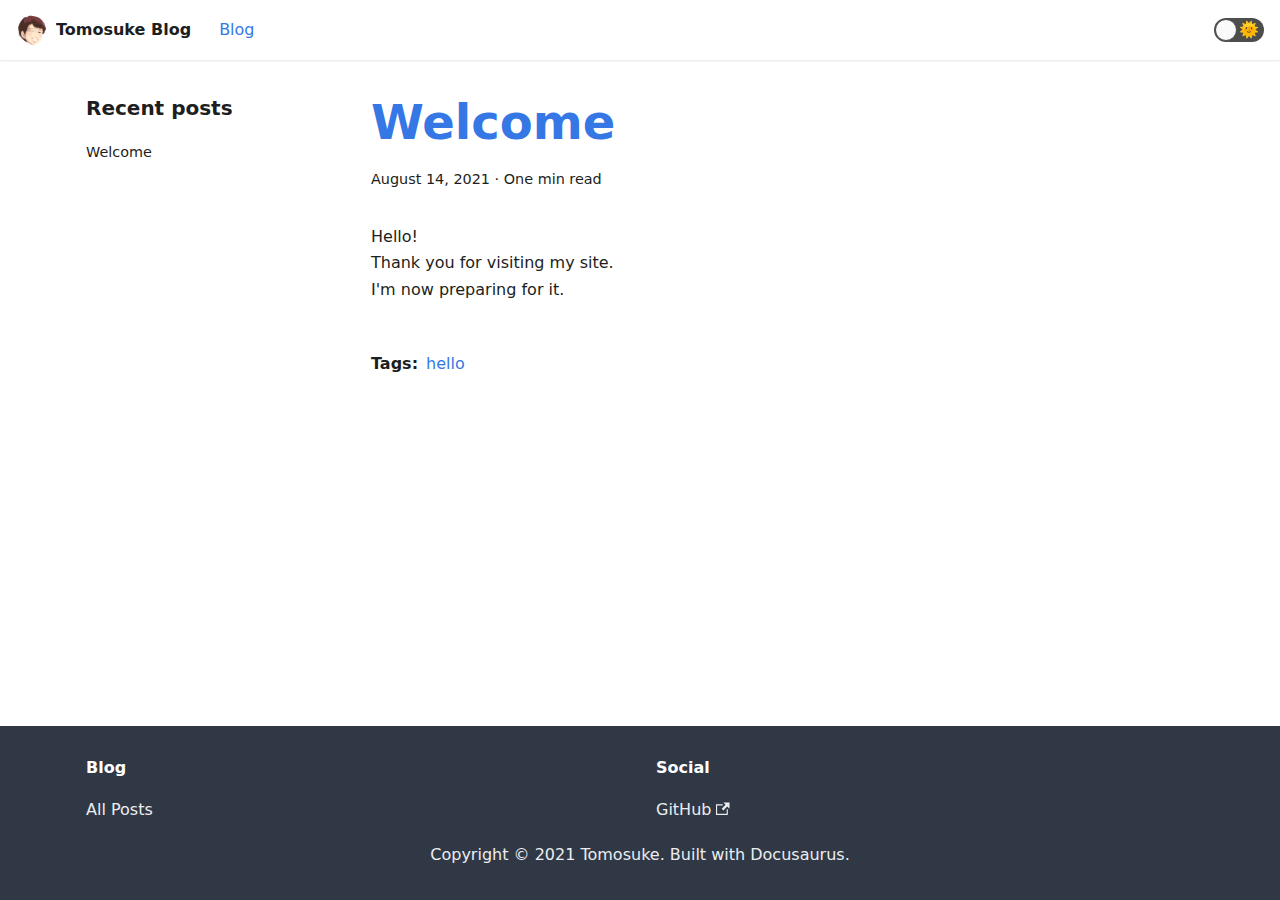
==== index.html @ 9104446e "Deploy website - based on 5be83682cd185ada644cfae4a0969e9a623ce7b5" ====
<!doctype html>
<html lang="en" dir="ltr">
<head>
<meta charset="UTF-8">
<meta name="viewport" content="width=device-width,initial-scale=1">
<meta name="generator" content="Docusaurus v2.0.0-beta.4">
<link rel="alternate" type="application/rss+xml" href="/rss.xml" title="Tomosuke Blog Blog RSS Feed">
<link rel="alternate" type="application/atom+xml" href="/atom.xml" title="Tomosuke Blog Blog Atom Feed"><title data-react-helmet="true">Tomosuke Blog | Tomosuke Blog</title><meta data-react-helmet="true" property="og:title" content="Tomosuke Blog | Tomosuke Blog"><meta data-react-helmet="true" name="description" content="Tomosuke blog powered by docusaurus"><meta data-react-helmet="true" property="og:description" content="Tomosuke blog powered by docusaurus"><meta data-react-helmet="true" property="og:url" content="https://tomokomiyake.github.io/"><meta data-react-helmet="true" name="docusaurus_locale" content="en"><meta data-react-helmet="true" name="docusaurus_tag" content="blog_posts_list"><link data-react-helmet="true" rel="shortcut icon" href="/img/favicon.ico"><link data-react-helmet="true" rel="canonical" href="https://tomokomiyake.github.io/"><link data-react-helmet="true" rel="alternate" href="https://tomokomiyake.github.io/" hreflang="en"><link data-react-helmet="true" rel="alternate" href="https://tomokomiyake.github.io/" hreflang="x-default"><script data-react-helmet="true">function maybeInsertBanner(){window.__DOCUSAURUS_INSERT_BASEURL_BANNER&&insertBanner()}function insertBanner(){var n=document.getElementById("docusaurus-base-url-issue-banner-container");if(n){n.innerHTML='\n<div id="docusaurus-base-url-issue-banner" style="border: thick solid red; background-color: rgb(255, 230, 179); margin: 20px; padding: 20px; font-size: 20px;">\n   <p style="font-weight: bold; font-size: 30px;">Your Docusaurus site did not load properly.</p>\n   <p>A very common reason is a wrong site <a href="https://docusaurus.io/docs/docusaurus.config.js/#baseurl" style="font-weight: bold;">baseUrl configuration</a>.</p>\n   <p>Current configured baseUrl = <span style="font-weight: bold; color: red;">/</span>  (default value)</p>\n   <p>We suggest trying baseUrl = <span id="docusaurus-base-url-issue-banner-suggestion-container" style="font-weight: bold; color: green;"></span></p>\n</div>\n';var e=document.getElementById("docusaurus-base-url-issue-banner-suggestion-container"),s=window.location.pathname,r="/"===s.substr(-1)?s:s+"/";e.innerHTML=r}}window.__DOCUSAURUS_INSERT_BASEURL_BANNER=!0,document.addEventListener("DOMContentLoaded",maybeInsertBanner)</script><link rel="stylesheet" href="/assets/css/styles.a57749a2.css">
<link rel="preload" href="/assets/js/runtime~main.7d4649d5.js" as="script">
<link rel="preload" href="/assets/js/main.899bb040.js" as="script">
</head>
<body>
<script>!function(){function t(t){document.documentElement.setAttribute("data-theme",t)}var e=function(){var t=null;try{t=localStorage.getItem("theme")}catch(t){}return t}();t(null!==e?e:"light")}()</script><div id="__docusaurus">
<div id="docusaurus-base-url-issue-banner-container"></div><div><a href="#" class="skipToContent_1oUP">Skip to main content</a></div><nav class="navbar navbar--fixed-top"><div class="navbar__inner"><div class="navbar__items"><button aria-label="Navigation bar toggle" class="navbar__toggle clean-btn" type="button" tabindex="0"><svg width="30" height="30" viewBox="0 0 30 30" aria-hidden="true"><path stroke="currentColor" stroke-linecap="round" stroke-miterlimit="10" stroke-width="2" d="M4 7h22M4 15h22M4 23h22"></path></svg></button><a class="navbar__brand" href="/"><img src="/img/logo.png" alt="Site Logo" class="themedImage_1VuW themedImage--light_3UqQ navbar__logo"><img src="/img/logo.png" alt="Site Logo" class="themedImage_1VuW themedImage--dark_hz6m navbar__logo"><b class="navbar__title">Tomosuke Blog</b></a><a aria-current="page" class="navbar__item navbar__link navbar__link--active" href="/">Blog</a></div><div class="navbar__items navbar__items--right"><div class="react-toggle toggle_3Zt9 react-toggle--disabled"><div class="react-toggle-track" role="button" tabindex="-1"><div class="react-toggle-track-check"><span class="toggle_71bT">🌜</span></div><div class="react-toggle-track-x"><span class="toggle_71bT">🌞</span></div><div class="react-toggle-thumb"></div></div><input type="checkbox" class="react-toggle-screenreader-only" aria-label="Switch between dark and light mode"></div></div></div><div role="presentation" class="navbar-sidebar__backdrop"></div></nav><div class="main-wrapper blog-wrapper blog-list-page"><div class="container margin-vert--lg"><div class="row"><aside class="col col--3"><nav class="sidebar_2ahu thin-scrollbar" aria-label="Blog recent posts navigation"><div class="sidebarItemTitle_2hhb margin-bottom--md">Recent posts</div><ul class="sidebarItemList_2xAf"><li class="sidebarItem_2UVv"><a class="sidebarItemLink_1RT6" href="/welcome">Welcome</a></li></ul></nav></aside><main class="col col--7"><article class="margin-bottom--xl"><header><h2 class="blogPostTitle_GeHD"><a href="/welcome">Welcome</a></h2><div class="blogPostData_291c margin-vert--md"><time datetime="2021-08-14T00:00:00.000Z">August 14, 2021</time> · One min read</div><div class="avatar margin-vert--md"><div class="avatar__intro"></div></div></header><div class="markdown"><p>Hello!<br>
Thank you for visiting my site.<br>
I&#x27;m now preparing for it.</p></div><footer class="row docusaurus-mt-lg"><div class="col"><b>Tags:</b><a class="margin-horiz--sm" href="/tags/hello">hello</a></div></footer></article><nav class="pagination-nav" aria-label="Blog list page navigation"><div class="pagination-nav__item"></div><div class="pagination-nav__item pagination-nav__item--next"></div></nav></main></div></div></div><footer class="footer footer--dark"><div class="container"><div class="row footer__links"><div class="col footer__col"><div class="footer__title">Blog</div><ul class="footer__items"><li class="footer__item"><a class="footer__link-item" href="/">All Posts</a></li></ul></div><div class="col footer__col"><div class="footer__title">Social</div><ul class="footer__items"><li class="footer__item"><a href="https://github.com/TomokoMiyake" target="_blank" rel="noopener noreferrer" class="footer__link-item"><span>GitHub<svg width="13.5" height="13.5" aria-hidden="true" viewBox="0 0 24 24" class="iconExternalLink_3J9K"><path fill="currentColor" d="M21 13v10h-21v-19h12v2h-10v15h17v-8h2zm3-12h-10.988l4.035 4-6.977 7.07 2.828 2.828 6.977-7.07 4.125 4.172v-11z"></path></svg></span></a></li></ul></div></div><div class="footer__bottom text--center"><div class="footer__copyright">Copyright © 2021 Tomosuke. Built with Docusaurus.</div></div></div></footer></div>
<script src="/assets/js/runtime~main.7d4649d5.js"></script>
<script src="/assets/js/main.899bb040.js"></script>
</body>
</html>
---- assets/css/styles.a57749a2.css ----
.container,.row .col{padding:0 var(--ifm-spacing-horizontal);width:100%}.row .col,img{max-width:100%}.markdown li,body{word-wrap:break-word}body,ol ol,ol ul,ul ol,ul ul{margin:0}pre,table{overflow:auto}blockquote,pre{margin:0 0 var(--ifm-spacing-vertical)}.alert a:hover,blockquote a:hover{text-decoration-thickness:2px}.breadcrumbs__link,.button{transition-timing-function:var(--ifm-transition-timing-default)}.button,.react-toggle{-webkit-user-select:none;-ms-user-select:none}.button,code{vertical-align:middle}.button--outline.button--active,.button--outline:active,.button--outline:hover,:root{--ifm-button-color:var(--ifm-font-color-base-inverse)}.avatar__photo,.card,.text--truncate{overflow:hidden}.navbar__title,.text--truncate{text-overflow:ellipsis;white-space:nowrap}.button,.dropdown__link,.navbar__title,.text--truncate{white-space:nowrap}.navbar--dark,:root{--ifm-navbar-link-hover-color:var(--ifm-color-primary)}:root,html[data-theme=dark]{--ifm-color-emphasis-500:var(--ifm-color-gray-500)}.admonition-icon svg,.alert__icon svg{fill:var(--ifm-alert-foreground-color)}.react-toggle,html{-webkit-tap-highlight-color:transparent}:root{--ifm-color-scheme:light;--ifm-dark-value:10%;--ifm-darker-value:15%;--ifm-darkest-value:30%;--ifm-light-value:15%;--ifm-lighter-value:30%;--ifm-lightest-value:50%;--ifm-contrast-background-value:90%;--ifm-contrast-foreground-value:70%;--ifm-contrast-background-dark-value:70%;--ifm-contrast-foreground-dark-value:90%;--ifm-color-primary:#3578e5;--ifm-color-secondary:#ebedf0;--ifm-color-success:#00a400;--ifm-color-info:#54c7ec;--ifm-color-warning:#ffba00;--ifm-color-danger:#fa383e;--ifm-color-primary-dark:#306cce;--ifm-color-primary-darker:#2d66c3;--ifm-color-primary-darkest:#2554a0;--ifm-color-primary-light:#538ce9;--ifm-color-primary-lighter:#72a1ed;--ifm-color-primary-lightest:#9abcf2;--ifm-color-primary-contrast-background:#ebf2fc;--ifm-color-primary-contrast-foreground:#102445;--ifm-color-secondary-dark:#d4d5d8;--ifm-color-secondary-darker:#c8c9cc;--ifm-color-secondary-darkest:#a4a6a8;--ifm-color-secondary-light:#eef0f2;--ifm-color-secondary-lighter:#f1f2f5;--ifm-color-secondary-lightest:#f5f6f8;--ifm-color-secondary-contrast-background:#fdfdfe;--ifm-color-secondary-contrast-foreground:#474748;--ifm-color-success-dark:#009400;--ifm-color-success-darker:#008b00;--ifm-color-success-darkest:#007300;--ifm-color-success-light:#26b226;--ifm-color-success-lighter:#4dbf4d;--ifm-color-success-lightest:#80d280;--ifm-color-success-contrast-background:#e6f6e6;--ifm-color-success-contrast-foreground:#003100;--ifm-color-info-dark:#4cb3d4;--ifm-color-info-darker:#47a9c9;--ifm-color-info-darkest:#3b8ba5;--ifm-color-info-light:#6ecfef;--ifm-color-info-lighter:#87d8f2;--ifm-color-info-lightest:#aae3f6;--ifm-color-info-contrast-background:#eef9fd;--ifm-color-info-contrast-foreground:#193c47;--ifm-color-warning-dark:#e6a700;--ifm-color-warning-darker:#d99e00;--ifm-color-warning-darkest:#b38200;--ifm-color-warning-light:#ffc426;--ifm-color-warning-lighter:#ffcf4d;--ifm-color-warning-lightest:#ffdd80;--ifm-color-warning-contrast-background:#fff8e6;--ifm-color-warning-contrast-foreground:#4d3800;--ifm-color-danger-dark:#e13238;--ifm-color-danger-darker:#d53035;--ifm-color-danger-darkest:#af272b;--ifm-color-danger-light:#fb565b;--ifm-color-danger-lighter:#fb7478;--ifm-color-danger-lightest:#fd9c9f;--ifm-color-danger-contrast-background:#ffebec;--ifm-color-danger-contrast-foreground:#4b1113;--ifm-color-white:#fff;--ifm-color-black:#000;--ifm-color-gray-0:var(--ifm-color-white);--ifm-color-gray-100:#f5f6f7;--ifm-color-gray-200:#ebedf0;--ifm-color-gray-300:#dadde1;--ifm-color-gray-400:#ccd0d5;--ifm-color-gray-500:#bec3c9;--ifm-color-gray-600:#8d949e;--ifm-color-gray-700:#606770;--ifm-color-gray-800:#444950;--ifm-color-gray-900:#1c1e21;--ifm-color-gray-1000:var(--ifm-color-black);--ifm-color-emphasis-0:var(--ifm-color-gray-0);--ifm-color-emphasis-100:var(--ifm-color-gray-100);--ifm-color-emphasis-200:var(--ifm-color-gray-200);--ifm-color-emphasis-300:var(--ifm-color-gray-300);--ifm-color-emphasis-400:var(--ifm-color-gray-400);--ifm-color-emphasis-600:var(--ifm-color-gray-600);--ifm-color-emphasis-700:var(--ifm-color-gray-700);--ifm-color-emphasis-800:var(--ifm-color-gray-800);--ifm-color-emphasis-900:var(--ifm-color-gray-900);--ifm-color-emphasis-1000:var(--ifm-color-gray-1000);--ifm-color-content:var(--ifm-color-emphasis-900);--ifm-color-content-inverse:var(--ifm-color-emphasis-0);--ifm-color-content-secondary:#525860;--ifm-background-color:transparent;--ifm-background-surface-color:var(--ifm-color-content-inverse);--ifm-global-border-width:1px;--ifm-global-radius:0.4rem;--ifm-hover-overlay:rgba(0,0,0,0.05);--ifm-font-color-base:var(--ifm-color-content);--ifm-font-color-base-inverse:var(--ifm-color-content-inverse);--ifm-font-color-secondary:var(--ifm-color-content-secondary);--ifm-font-family-base:system-ui,-apple-system,Segoe UI,Roboto,Ubuntu,Cantarell,Noto Sans,sans-serif,BlinkMacSystemFont,"Segoe UI",Helvetica,Arial,sans-serif,"Apple Color Emoji","Segoe UI Emoji","Segoe UI Symbol";--ifm-font-family-monospace:SFMono-Regular,Menlo,Monaco,Consolas,"Liberation Mono","Courier New",monospace;--ifm-font-size-base:100%;--ifm-font-weight-light:300;--ifm-font-weight-normal:400;--ifm-font-weight-semibold:500;--ifm-font-weight-bold:700;--ifm-font-weight-base:var(--ifm-font-weight-normal);--ifm-line-height-base:1.65;--ifm-global-spacing:1rem;--ifm-spacing-vertical:var(--ifm-global-spacing);--ifm-spacing-horizontal:var(--ifm-global-spacing);--ifm-transition-fast:200ms;--ifm-transition-slow:400ms;--ifm-transition-timing-default:cubic-bezier(0.08,0.52,0.52,1);--ifm-global-shadow-lw:0 1px 2px 0 rgba(0,0,0,0.1);--ifm-global-shadow-md:0 5px 40px rgba(0,0,0,0.2);--ifm-global-shadow-tl:0 12px 28px 0 rgba(0,0,0,0.2),0 2px 4px 0 rgba(0,0,0,0.1);--ifm-z-index-dropdown:2;--ifm-z-index-fixed:3;--ifm-z-index-overlay:4;--ifm-container-width:1140px;--ifm-container-width-xl:1320px;--ifm-code-background:#f6f7f8;--ifm-code-border-radius:var(--ifm-global-radius);--ifm-code-font-size:90%;--ifm-code-padding-horizontal:0.1rem;--ifm-code-padding-vertical:0.1rem;--ifm-pre-background:var(--ifm-color-emphasis-100);--ifm-pre-border-radius:var(--ifm-code-border-radius);--ifm-pre-color:inherit;--ifm-pre-line-height:1.45;--ifm-pre-padding:1rem;--ifm-heading-color:inherit;--ifm-heading-margin-top:0;--ifm-heading-margin-bottom:var(--ifm-spacing-vertical);--ifm-heading-font-family:var(--ifm-font-family-base);--ifm-heading-font-weight:var(--ifm-font-weight-bold);--ifm-heading-line-height:1.25;--ifm-h1-font-size:2rem;--ifm-h2-font-size:1.5rem;--ifm-h3-font-size:1.25rem;--ifm-h4-font-size:1rem;--ifm-h5-font-size:0.875rem;--ifm-h6-font-size:0.85rem;--ifm-image-alignment-padding:1.25rem;--ifm-leading-desktop:1.25;--ifm-leading:calc(var(--ifm-leading-desktop)*1rem);--ifm-list-left-padding:2rem;--ifm-list-margin:1rem;--ifm-list-item-margin:0.25rem;--ifm-list-paragraph-margin:1rem;--ifm-table-cell-padding:0.75rem;--ifm-table-background:transparent;--ifm-table-stripe-background:var(--ifm-color-emphasis-100);--ifm-table-border-width:1px;--ifm-table-border-color:var(--ifm-color-emphasis-300);--ifm-table-head-background:inherit;--ifm-table-head-color:inherit;--ifm-table-head-font-weight:var(--ifm-font-weight-bold);--ifm-table-cell-color:inherit;--ifm-link-color:var(--ifm-color-primary);--ifm-link-decoration:none;--ifm-link-hover-color:var(--ifm-link-color);--ifm-link-hover-decoration:underline;--ifm-paragraph-margin-bottom:var(--ifm-leading);--ifm-blockquote-base-background:#ffe773;--ifm-blockquote-font-size:var(--ifm-font-size-base);--ifm-blockquote-border-left-width:5px;--ifm-blockquote-color:var(--ifm-font-color-base);--ifm-blockquote-padding-horizontal:var(--ifm-spacing-horizontal);--ifm-blockquote-padding-vertical:var(--ifm-spacing-vertical);--ifm-blockquote-shadow:var(--ifm-global-shadow-lw);--ifm-blockquote-background-color:rgba(255,231,115,0.2);--ifm-blockquote-foreground-color:var(--ifm-font-color-base);--ifm-blockquote-border-color:#f2db6d;--ifm-hr-border-color:var(--ifm-color-emphasis-500);--ifm-hr-border-width:1px;--ifm-hr-margin-vertical:1.5rem;--ifm-scrollbar-size:7px;--ifm-scrollbar-track-background-color:#f1f1f1;--ifm-scrollbar-thumb-background-color:silver;--ifm-scrollbar-thumb-hover-background-color:#a7a7a7;--ifm-alert-background-color:inherit;--ifm-alert-border-color:inherit;--ifm-alert-border-radius:var(--ifm-global-radius);--ifm-alert-border-width:0px;--ifm-alert-border-left-width:5px;--ifm-alert-color:var(--ifm-font-color-base);--ifm-alert-padding-horizontal:var(--ifm-spacing-horizontal);--ifm-alert-padding-vertical:var(--ifm-spacing-vertical);--ifm-alert-shadow:var(--ifm-global-shadow-lw);--ifm-avatar-intro-margin:1rem;--ifm-avatar-intro-alignment:inherit;--ifm-avatar-photo-size-sm:2rem;--ifm-avatar-photo-size-md:3rem;--ifm-avatar-photo-size-lg:4rem;--ifm-avatar-photo-size-xl:6rem;--ifm-badge-background-color:inherit;--ifm-badge-border-color:inherit;--ifm-badge-border-radius:var(--ifm-global-radius);--ifm-badge-border-width:var(--ifm-global-border-width);--ifm-badge-color:var(--ifm-color-white);--ifm-badge-padding-horizontal:calc(var(--ifm-spacing-horizontal)*0.5);--ifm-badge-padding-vertical:calc(var(--ifm-spacing-vertical)*0.25);--ifm-breadcrumb-border-radius:1.5rem;--ifm-breadcrumb-spacing:0.0625rem;--ifm-breadcrumb-color-active:var(--ifm-color-primary);--ifm-breadcrumb-item-background-active:var(--ifm-hover-overlay);--ifm-breadcrumb-padding-horizontal:1rem;--ifm-breadcrumb-padding-vertical:0.5rem;--ifm-breadcrumb-size-multiplier:1;--ifm-breadcrumb-separator:url('data:image/svg+xml;utf8,<svg xmlns="http://www.w3.org/2000/svg" x="0px" y="0px" viewBox="0 0 256 256"><g><g><polygon points="79.093,0 48.907,30.187 146.72,128 48.907,225.813 79.093,256 207.093,128"/></g></g><g></g><g></g><g></g><g></g><g></g><g></g><g></g><g></g><g></g><g></g><g></g><g></g><g></g><g></g><g></g></svg>');--ifm-breadcrumb-separator-filter:none;--ifm-breadcrumb-separator-size:0.5rem;--ifm-breadcrumb-separator-size-multiplier:1.25;--ifm-button-background-color:inherit;--ifm-button-border-color:var(--ifm-button-background-color);--ifm-button-border-width:var(--ifm-global-border-width);--ifm-button-font-weight:var(--ifm-font-weight-bold);--ifm-button-padding-horizontal:1.5rem;--ifm-button-padding-vertical:0.375rem;--ifm-button-size-multiplier:1;--ifm-button-transition-duration:var(--ifm-transition-fast);--ifm-button-border-radius:calc(var(--ifm-global-radius)*var(--ifm-button-size-multiplier));--ifm-button-group-margin:2px;--ifm-card-background-color:var(--ifm-background-surface-color);--ifm-card-border-radius:calc(var(--ifm-global-radius)*2);--ifm-card-horizontal-spacing:var(--ifm-global-spacing);--ifm-card-vertical-spacing:var(--ifm-global-spacing);--ifm-toc-border-color:var(--ifm-color-emphasis-300);--ifm-toc-link-color:var(--ifm-color-content-secondary);--ifm-toc-padding-vertical:0.5rem;--ifm-toc-padding-horizontal:0.5rem;--ifm-dropdown-background-color:var(--ifm-background-surface-color);--ifm-dropdown-font-weight:var(--ifm-font-weight-semibold);--ifm-dropdown-link-color:var(--ifm-font-color-base);--ifm-dropdown-hover-background-color:var(--ifm-hover-overlay);--ifm-footer-background-color:var(--ifm-color-emphasis-100);--ifm-footer-color:inherit;--ifm-footer-link-color:var(--ifm-color-emphasis-700);--ifm-footer-link-hover-color:var(--ifm-color-primary);--ifm-footer-link-horizontal-spacing:0.5rem;--ifm-footer-padding-horizontal:calc(var(--ifm-spacing-horizontal)*2);--ifm-footer-padding-vertical:calc(var(--ifm-spacing-vertical)*2);--ifm-footer-title-color:inherit;--ifm-hero-background-color:var(--ifm-background-surface-color);--ifm-hero-text-color:var(--ifm-color-emphasis-800);--ifm-menu-color:var(--ifm-color-emphasis-700);--ifm-menu-color-active:var(--ifm-color-primary);--ifm-menu-color-background-active:var(--ifm-hover-overlay);--ifm-menu-color-background-hover:var(--ifm-hover-overlay);--ifm-menu-link-padding-horizontal:1rem;--ifm-menu-link-padding-vertical:0.375rem;--ifm-menu-link-sublist-icon:url('data:image/svg+xml;utf8,<svg xmlns="http://www.w3.org/2000/svg" width="16px" height="16px" viewBox="0 0 24 24"><path fill="rgba(0,0,0,0.5)" d="M7.41 15.41L12 10.83l4.59 4.58L18 14l-6-6-6 6z"></path></svg>');--ifm-menu-link-sublist-icon-filter:none;--ifm-navbar-background-color:var(--ifm-background-surface-color);--ifm-navbar-height:3.75rem;--ifm-navbar-item-padding-horizontal:0.75rem;--ifm-navbar-item-padding-vertical:0.25rem;--ifm-navbar-link-color:var(--ifm-font-color-base);--ifm-navbar-link-active-color:var(--ifm-link-color);--ifm-navbar-padding-horizontal:var(--ifm-spacing-horizontal);--ifm-navbar-padding-vertical:calc(var(--ifm-spacing-vertical)*0.5);--ifm-navbar-shadow:var(--ifm-global-shadow-lw);--ifm-navbar-search-input-background-color:var(--ifm-color-emphasis-200);--ifm-navbar-search-input-color:var(--ifm-color-emphasis-800);--ifm-navbar-search-input-placeholder-color:var(--ifm-color-emphasis-500);--ifm-navbar-search-input-icon:url('data:image/svg+xml;utf8,<svg fill="currentColor" xmlns="http://www.w3.org/2000/svg" viewBox="0 0 16 16" height="16px" width="16px"><path d="M6.02945,10.20327a4.17382,4.17382,0,1,1,4.17382-4.17382A4.15609,4.15609,0,0,1,6.02945,10.20327Zm9.69195,4.2199L10.8989,9.59979A5.88021,5.88021,0,0,0,12.058,6.02856,6.00467,6.00467,0,1,0,9.59979,10.8989l4.82338,4.82338a.89729.89729,0,0,0,1.29912,0,.89749.89749,0,0,0-.00087-1.29909Z" /></svg>');--ifm-navbar-sidebar-width:80vw;--ifm-pagination-border-radius:calc(var(--ifm-global-radius)*var(--ifm-pagination-size-multiplier));--ifm-pagination-color-active:var(--ifm-color-primary);--ifm-pagination-font-size:1rem;--ifm-pagination-item-active-background:var(--ifm-hover-overlay);--ifm-pagination-page-spacing:0.0625rem;--ifm-pagination-padding-horizontal:calc(var(--ifm-spacing-horizontal)*1);--ifm-pagination-padding-vertical:calc(var(--ifm-spacing-vertical)*0.25);--ifm-pagination-size-multiplier:1;--ifm-pagination-nav-border-radius:var(--ifm-global-radius);--ifm-pagination-nav-color-hover:var(--ifm-color-primary);--ifm-pills-color-active:var(--ifm-color-primary);--ifm-pills-color-background-active:var(--ifm-hover-overlay);--ifm-pills-spacing:0.0625rem;--ifm-tabs-color:var(--ifm-font-color-secondary);--ifm-tabs-color-active:var(--ifm-color-primary);--ifm-tabs-color-active-border:var(--ifm-tabs-color-active);--ifm-tabs-padding-horizontal:1rem;--ifm-tabs-padding-vertical:1rem;--ifm-tabs-spacing:0.0625rem;--docusaurus-announcement-bar-height:auto}.alert,blockquote{--ifm-link-decoration:underline}.badge--danger,.badge--info,.badge--primary,.badge--secondary,.badge--success,.badge--warning{--ifm-badge-border-color:var(--ifm-badge-background-color)}.button--link,.button--outline{--ifm-button-background-color:transparent}.navbar--dark,.navbar--primary{--ifm-navbar-search-input-background-color:hsla(0,0%,100%,0.1);--ifm-navbar-search-input-placeholder-color:hsla(0,0%,100%,0.5)}*{box-sizing:border-box}html{-webkit-font-smoothing:antialiased;text-rendering:optimizelegibility;-webkit-text-size-adjust:100%;text-size-adjust:100%;background-color:var(--ifm-background-color);color:var(--ifm-font-color-base);color-scheme:var(--ifm-color-scheme);font:var(--ifm-font-size-base)/var(--ifm-line-height-base) var(--ifm-font-family-base)}iframe{color-scheme:auto}.container{margin:0 auto;max-width:var(--ifm-container-width)}.padding-bottom--none,.padding-vert--none{padding-bottom:0!important}.padding-top--none,.padding-vert--none{padding-top:0!important}.padding-horiz--none,.padding-left--none{padding-left:0!important}.padding-horiz--none,.padding-right--none{padding-right:0!important}.container--fluid{max-width:inherit}.row{display:flex;flex-direction:row;flex-wrap:wrap;margin:0 calc(var(--ifm-spacing-horizontal)*-1)}.margin-bottom--none,.margin-vert--none,.markdown>:last-child{margin-bottom:0!important}.margin-top--none,.margin-vert--none,.markdown>:first-child{margin-top:0!important}.row .col{--ifm-col-width:100%;flex:1 0;margin-left:0}.row .col.col--1,.row .col.col--2,.row .col.col--3,.row .col[class*=col--]{flex:0 0 var(--ifm-col-width);max-width:var(--ifm-col-width)}.row .col.col--1{--ifm-col-width:8.33333%}.row .col.col--offset-1{margin-left:8.33333%}.row .col.col--2{--ifm-col-width:16.66667%}.row .col.col--offset-2{margin-left:16.66667%}.row .col.col--3{--ifm-col-width:25%}.row .col.col--offset-3{margin-left:25%}.row .col.col--4{--ifm-col-width:33.33333%;flex:0 0 var(--ifm-col-width);max-width:var(--ifm-col-width)}.row .col.col--offset-4{margin-left:33.33333%}.row .col.col--5{--ifm-col-width:41.66667%;flex:0 0 var(--ifm-col-width);max-width:var(--ifm-col-width)}.row .col.col--6,.row .col.col--7{flex:0 0 var(--ifm-col-width);max-width:var(--ifm-col-width)}.row .col.col--offset-5{margin-left:41.66667%}.row .col.col--6{--ifm-col-width:50%}.row .col.col--offset-6{margin-left:50%}.row .col.col--7{--ifm-col-width:58.33333%}.row .col.col--offset-7{margin-left:58.33333%}.row .col.col--8{--ifm-col-width:66.66667%;flex:0 0 var(--ifm-col-width);max-width:var(--ifm-col-width)}.row .col.col--offset-8{margin-left:66.66667%}.row .col.col--9{--ifm-col-width:75%;flex:0 0 var(--ifm-col-width);max-width:var(--ifm-col-width)}.row .col.col--10,.row .col.col--11{flex:0 0 var(--ifm-col-width);max-width:var(--ifm-col-width)}.row .col.col--offset-9{margin-left:75%}.row .col.col--10{--ifm-col-width:83.33333%}.row .col.col--offset-10{margin-left:83.33333%}.row .col.col--11{--ifm-col-width:91.66667%}.row .col.col--offset-11{margin-left:91.66667%}.row .col.col--12{--ifm-col-width:100%;flex:0 0 var(--ifm-col-width);max-width:var(--ifm-col-width)}.row .col.col--offset-12{margin-left:100%}.row--no-gutters{margin-left:0;margin-right:0}.margin-horiz--none,.margin-left--none{margin-left:0!important}.margin-horiz--none,.margin-right--none{margin-right:0!important}.row--no-gutters>.col{padding-left:0;padding-right:0}.row--align-top{align-items:flex-start}.row--align-bottom{align-items:flex-end}.row--align-center{align-items:center}.row--align-stretch{align-items:stretch}.row--align-baseline{align-items:baseline}.margin--none{margin:0!important}.margin-bottom--xs,.margin-vert--xs{margin-bottom:.25rem!important}.margin-top--xs,.margin-vert--xs{margin-top:.25rem!important}.margin-horiz--xs,.margin-left--xs{margin-left:.25rem!important}.margin-horiz--xs,.margin-right--xs{margin-right:.25rem!important}.margin--xs{margin:.25rem!important}.margin-bottom--sm,.margin-vert--sm{margin-bottom:.5rem!important}.margin-top--sm,.margin-vert--sm{margin-top:.5rem!important}.margin-horiz--sm,.margin-left--sm{margin-left:.5rem!important}.margin-horiz--sm,.margin-right--sm{margin-right:.5rem!important}.margin--sm{margin:.5rem!important}.margin-bottom--md,.margin-vert--md{margin-bottom:1rem!important}.margin-top--md,.margin-vert--md{margin-top:1rem!important}.margin-horiz--md,.margin-left--md{margin-left:1rem!important}.margin-horiz--md,.margin-right--md{margin-right:1rem!important}.margin--md{margin:1rem!important}.margin-bottom--lg,.margin-vert--lg{margin-bottom:2rem!important}.margin-top--lg,.margin-vert--lg{margin-top:2rem!important}.margin-horiz--lg,.margin-left--lg{margin-left:2rem!important}.margin-horiz--lg,.margin-right--lg{margin-right:2rem!important}.margin--lg{margin:2rem!important}.margin-bottom--xl,.margin-vert--xl{margin-bottom:5rem!important}.margin-top--xl,.margin-vert--xl{margin-top:5rem!important}.margin-horiz--xl,.margin-left--xl{margin-left:5rem!important}.margin-horiz--xl,.margin-right--xl{margin-right:5rem!important}.margin--xl{margin:5rem!important}.padding--none{padding:0!important}.padding-bottom--xs,.padding-vert--xs{padding-bottom:.25rem!important}.padding-top--xs,.padding-vert--xs{padding-top:.25rem!important}.padding-horiz--xs,.padding-left--xs{padding-left:.25rem!important}.padding-horiz--xs,.padding-right--xs{padding-right:.25rem!important}.padding--xs{padding:.25rem!important}.padding-bottom--sm,.padding-vert--sm{padding-bottom:.5rem!important}.padding-top--sm,.padding-vert--sm{padding-top:.5rem!important}.padding-horiz--sm,.padding-left--sm{padding-left:.5rem!important}.padding-horiz--sm,.padding-right--sm{padding-right:.5rem!important}.padding--sm{padding:.5rem!important}.padding-bottom--md,.padding-vert--md{padding-bottom:1rem!important}.padding-top--md,.padding-vert--md{padding-top:1rem!important}.padding-horiz--md,.padding-left--md{padding-left:1rem!important}.padding-horiz--md,.padding-right--md{padding-right:1rem!important}.padding--md{padding:1rem!important}.padding-bottom--lg,.padding-vert--lg{padding-bottom:2rem!important}.padding-top--lg,.padding-vert--lg{padding-top:2rem!important}.padding-horiz--lg,.padding-left--lg{padding-left:2rem!important}.padding-horiz--lg,.padding-right--lg{padding-right:2rem!important}.padding--lg{padding:2rem!important}.padding-bottom--xl,.padding-vert--xl{padding-bottom:5rem!important}.padding-top--xl,.padding-vert--xl{padding-top:5rem!important}.padding-horiz--xl,.padding-left--xl{padding-left:5rem!important}.padding-horiz--xl,.padding-right--xl{padding-right:5rem!important}.padding--xl{padding:5rem!important}code{background-color:var(--ifm-code-background);border:.1rem solid rgba(0,0,0,.1);border-radius:var(--ifm-code-border-radius);font-family:var(--ifm-font-family-monospace);font-size:var(--ifm-code-font-size);padding:var(--ifm-code-padding-vertical) var(--ifm-code-padding-horizontal)}a code{color:inherit}pre{background-color:var(--ifm-pre-background);border-radius:var(--ifm-pre-border-radius);color:var(--ifm-pre-color);font:var(--ifm-code-font-size)/var(--ifm-pre-line-height) var(--ifm-font-family-monospace);padding:var(--ifm-pre-padding)}pre code{background-color:transparent;border:none;font-size:100%;line-height:inherit;padding:0}kbd{background-color:var(--ifm-color-emphasis-0);border:1px solid var(--ifm-color-emphasis-400);border-radius:.2rem;box-shadow:inset 0 -1px 0 var(--ifm-color-emphasis-400);color:var(--ifm-color-emphasis-800);font:80% var(--ifm-font-family-monospace);padding:.15rem .3rem}h1,h2,h3,h4,h5,h6{color:var(--ifm-heading-color);font-family:var(--ifm-heading-font-family);font-weight:var(--ifm-heading-font-weight);line-height:var(--ifm-heading-line-height);margin:var(--ifm-heading-margin-top) 0 var(--ifm-heading-margin-bottom) 0}h1{font-size:var(--ifm-h1-font-size)}h2{font-size:var(--ifm-h2-font-size)}h3{font-size:var(--ifm-h3-font-size)}h4{font-size:var(--ifm-h4-font-size)}h5{font-size:var(--ifm-h5-font-size)}h6{font-size:var(--ifm-h6-font-size)}img[align=right]{padding-left:var(--image-alignment-padding)}img[align=left]{padding-right:var(--image-alignment-padding)}.markdown{--ifm-h1-vertical-rhythm-top:3;--ifm-h2-vertical-rhythm-top:2;--ifm-h3-vertical-rhythm-top:1.5;--ifm-heading-vertical-rhythm-top:1.25;--ifm-h1-vertical-rhythm-bottom:1.25;--ifm-heading-vertical-rhythm-bottom:1}.markdown:after,.markdown:before{content:"";display:table}.markdown:after{clear:both}.markdown>h1{--ifm-h1-font-size:3rem;margin-bottom:calc(var(--ifm-h1-vertical-rhythm-bottom)*var(--ifm-leading));margin-top:calc(var(--ifm-h1-vertical-rhythm-top)*var(--ifm-leading))}.markdown>h2,.markdown>h3,.markdown>h4,.markdown>h5,.markdown>h6{margin-bottom:calc(var(--ifm-heading-vertical-rhythm-bottom)*var(--ifm-leading))}.markdown>h2{--ifm-h2-font-size:2rem;margin-top:calc(var(--ifm-h2-vertical-rhythm-top)*var(--ifm-leading))}.markdown>h3{--ifm-h3-font-size:1.5rem;margin-top:calc(var(--ifm-h3-vertical-rhythm-top)*var(--ifm-leading))}.markdown>h4,.markdown>h5,.markdown>h6{margin-top:calc(var(--ifm-heading-vertical-rhythm-top)*var(--ifm-leading))}.markdown>p,.markdown>pre,.markdown>ul{margin-bottom:var(--ifm-leading)}.markdown li>p{margin-top:var(--ifm-list-paragraph-margin)}.markdown li+li{margin-top:var(--ifm-list-item-margin)}ol,ul{margin:0 0 var(--ifm-list-margin);padding-left:var(--ifm-list-left-padding)}ol ol,ul ol{list-style-type:lower-roman}ol ol ol,ol ul ol,ul ol ol,ul ul ol{list-style-type:lower-alpha}table{border-collapse:collapse;display:block;margin-bottom:var(--ifm-spacing-vertical)}table thead tr{border-bottom:2px solid var(--ifm-table-border-color)}table tr{background-color:var(--ifm-table-background);border-top:var(--ifm-table-border-width) solid var(--ifm-table-border-color)}table tr:nth-child(2n){background-color:var(--ifm-table-stripe-background)}table td,table th{border:var(--ifm-table-border-width) solid var(--ifm-table-border-color);padding:var(--ifm-table-cell-padding)}table th{background-color:var(--ifm-table-head-background);color:var(--ifm-table-head-color);font-weight:var(--ifm-table-head-font-weight)}table td{color:var(--ifm-table-cell-color)}strong{font-weight:var(--ifm-font-weight-bold)}a{color:var(--ifm-link-color);text-decoration:var(--ifm-link-decoration);transition:color var(--ifm-transition-fast) var(--ifm-transition-timing-default)}a:hover{color:var(--ifm-link-hover-color);text-decoration:var(--ifm-link-hover-decoration)}.breadcrumbs__link:hover,.button:hover,.text--no-decoration,.text--no-decoration:hover,a:not([href]){text-decoration:none}p{margin:0 0 var(--ifm-paragraph-margin-bottom)}blockquote{--ifm-code-background:rgba(235,237,240,0.15);--ifm-link-color:var(--ifm-blockquote-foreground-color);--ifm-link-hover-color:var(--ifm-blockquote-foreground-color);background-color:var(--ifm-blockquote-background-color);border-left-width:0;border:0 solid var(--ifm-blockquote-border-color);border-left:var(--ifm-blockquote-border-left-width) solid var(--ifm-blockquote-border-color);box-shadow:var(--ifm-blockquote-shadow);color:var(--ifm-blockquote-foreground-color);font-size:var(--ifm-blockquote-font-size);padding:var(--ifm-blockquote-padding-vertical) var(--ifm-blockquote-padding-horizontal)}blockquote>:first-child{margin-top:0}blockquote>:last-child{margin-bottom:0}blockquote a{-webkit-text-decoration-color:var(--ifm-blockquote-border-color);text-decoration-color:var(--ifm-blockquote-border-color)}hr{border:var(--ifm-hr-border-width) solid var(--ifm-hr-border-color);margin:var(--ifm-hr-margin-vertical) 0}.shadow--lw{box-shadow:var(--ifm-global-shadow-lw)!important}.shadow--md{box-shadow:var(--ifm-global-shadow-md)!important}.shadow--tl{box-shadow:var(--ifm-global-shadow-tl)!important}.sidebarItemLinkActive_12pM,.text--primary{color:var(--ifm-color-primary)}.text--secondary{color:var(--ifm-color-secondary)}.text--success{color:var(--ifm-color-success)}.text--info{color:var(--ifm-color-info)}.text--warning{color:var(--ifm-color-warning)}.text--danger{color:var(--ifm-color-danger)}.text--center{text-align:center}.text--left{text-align:left}.text--justify{text-align:justify}.text--right{text-align:right}.text--capitalize{text-transform:capitalize}.text--lowercase{text-transform:lowercase}.admonition h5,.alert__heading,.text--uppercase{text-transform:uppercase}.text--light{font-weight:var(--ifm-font-weight-light)}.text--normal{font-weight:var(--ifm-font-weight-normal)}.text--semibold{font-weight:var(--ifm-font-weight-semibold)}.text--bold{font-weight:var(--ifm-font-weight-bold)}.text--italic{font-style:italic}.text--break{word-wrap:break-word!important;word-break:break-word!important}.clean-btn{background:none;border:none;color:inherit;cursor:pointer;padding:0}.alert,.alert .close{color:var(--ifm-alert-foreground-color)}.alert--primary{--ifm-alert-background-color:var(
        --ifm-color-primary-contrast-background
      );--ifm-alert-background-color-highlight:rgba(53,120,229,0.15);--ifm-alert-foreground-color:var(
        --ifm-color-primary-contrast-foreground
      );--ifm-alert-border-color:var(--ifm-color-primary-dark)}.alert--secondary{--ifm-alert-background-color:var(
        --ifm-color-secondary-contrast-background
      );--ifm-alert-background-color-highlight:rgba(235,237,240,0.15);--ifm-alert-foreground-color:var(
        --ifm-color-secondary-contrast-foreground
      );--ifm-alert-border-color:var(--ifm-color-secondary-dark)}.alert--success{--ifm-alert-background-color:var(
        --ifm-color-success-contrast-background
      );--ifm-alert-background-color-highlight:rgba(0,164,0,0.15);--ifm-alert-foreground-color:var(
        --ifm-color-success-contrast-foreground
      );--ifm-alert-border-color:var(--ifm-color-success-dark)}.alert--info{--ifm-alert-background-color:var(
        --ifm-color-info-contrast-background
      );--ifm-alert-background-color-highlight:rgba(84,199,236,0.15);--ifm-alert-foreground-color:var(
        --ifm-color-info-contrast-foreground
      );--ifm-alert-border-color:var(--ifm-color-info-dark)}.alert--warning{--ifm-alert-background-color:var(
        --ifm-color-warning-contrast-background
      );--ifm-alert-background-color-highlight:rgba(255,186,0,0.15);--ifm-alert-foreground-color:var(
        --ifm-color-warning-contrast-foreground
      );--ifm-alert-border-color:var(--ifm-color-warning-dark)}.alert--danger{--ifm-alert-background-color:var(
        --ifm-color-danger-contrast-background
      );--ifm-alert-background-color-highlight:rgba(250,56,62,0.15);--ifm-alert-foreground-color:var(
        --ifm-color-danger-contrast-foreground
      );--ifm-alert-border-color:var(--ifm-color-danger-dark)}.alert{--ifm-code-background:var(--ifm-alert-background-color-highlight);--ifm-link-color:var(--ifm-alert-foreground-color);--ifm-link-hover-color:var(--ifm-alert-foreground-color);--ifm-tabs-color:var(--ifm-alert-foreground-color);--ifm-tabs-color-active:var(--ifm-alert-foreground-color);--ifm-tabs-color-active-border:var(--ifm-alert-border-color);background-color:var(--ifm-alert-background-color);border-left-width:var(--ifm-alert-border-width);border:var(--ifm-alert-border-width) solid var(--ifm-alert-border-color);border-left:var(--ifm-alert-border-left-width) solid var(--ifm-alert-border-color);border-radius:var(--ifm-alert-border-radius);box-shadow:var(--ifm-alert-shadow);padding:var(--ifm-alert-padding-vertical) var(--ifm-alert-padding-horizontal)}.alert__heading{align-items:center;display:flex;font:700 var(--ifm-h5-font-size)/var(--ifm-heading-line-height) var(--ifm-heading-font-family);margin-bottom:.5rem}.alert__icon{display:inline-flex;margin-right:.4em}.alert__icon svg{stroke:var(--ifm-alert-foreground-color);stroke-width:0}.alert .close{margin:calc(var(--ifm-alert-padding-vertical)*-1) calc(var(--ifm-alert-padding-horizontal)*-1) 0 0;opacity:.75}.alert .close:focus,.alert .close:hover{opacity:1}.alert a{-webkit-text-decoration-color:var(--ifm-alert-border-color);text-decoration-color:var(--ifm-alert-border-color)}.avatar,.navbar,.navbar>.container,.navbar>.container-fluid{display:flex}.avatar__photo-link{display:block}.avatar__photo{border-radius:50%;height:var(--ifm-avatar-photo-size-md);width:var(--ifm-avatar-photo-size-md)}.avatar__photo--sm{height:var(--ifm-avatar-photo-size-sm);width:var(--ifm-avatar-photo-size-sm)}.avatar__photo--lg{height:var(--ifm-avatar-photo-size-lg);width:var(--ifm-avatar-photo-size-lg)}.avatar__photo--xl{height:var(--ifm-avatar-photo-size-xl);width:var(--ifm-avatar-photo-size-xl)}.avatar__photo+.avatar__intro{margin-left:var(--ifm-avatar-intro-margin)}.avatar__intro{display:flex;flex:1 1;flex-direction:column;justify-content:center;text-align:var(--ifm-avatar-intro-alignment)}.badge,.breadcrumbs__item,.breadcrumbs__link,.button,.dropdown>.navbar__link:after,.menu__link--sublist:after{display:inline-block}.avatar__name{font:700 var(--ifm-h4-font-size)/var(--ifm-heading-line-height) var(--ifm-font-family-base)}.avatar__subtitle{margin-top:.25rem}.avatar--vertical{--ifm-avatar-intro-alignment:center;--ifm-avatar-intro-margin:0.5rem;align-items:center;flex-direction:column}.avatar--vertical .avatar__intro{margin-left:0}.badge{background-color:var(--ifm-badge-background-color);border:var(--ifm-badge-border-width) solid var(--ifm-badge-border-color);border-radius:var(--ifm-badge-border-radius);color:var(--ifm-badge-color);font-size:75%;font-weight:var(--ifm-font-weight-bold);line-height:1;padding:var(--ifm-badge-padding-vertical) var(--ifm-badge-padding-horizontal)}.badge--primary{--ifm-badge-background-color:var(--ifm-color-primary)}.badge--secondary{--ifm-badge-background-color:var(--ifm-color-secondary);color:var(--ifm-color-black)}.badge--success{--ifm-badge-background-color:var(--ifm-color-success)}.badge--info{--ifm-badge-background-color:var(--ifm-color-info)}.badge--warning{--ifm-badge-background-color:var(--ifm-color-warning)}.badge--danger{--ifm-badge-background-color:var(--ifm-color-danger)}.breadcrumbs{margin-bottom:0;padding-left:0}.breadcrumbs__item:not(:first-child){margin-left:var(--ifm-breadcrumb-spacing)}.breadcrumbs__item:not(:last-child){margin-right:var(--ifm-breadcrumb-spacing)}.breadcrumbs__item:not(:last-child):after{background:var(--ifm-breadcrumb-separator) center;content:" ";display:inline-block;filter:var(--ifm-breadcrumb-separator-filter);height:calc(var(--ifm-breadcrumb-separator-size)*var(--ifm-breadcrumb-size-multiplier)*var(--ifm-breadcrumb-separator-size-multiplier));margin:0 .5rem;opacity:.5;width:calc(var(--ifm-breadcrumb-separator-size)*var(--ifm-breadcrumb-size-multiplier)*var(--ifm-breadcrumb-separator-size-multiplier))}.breadcrumbs__item--active .breadcrumbs__link{color:var(--ifm-breadcrumb-color-active)}.breadcrumbs__item--active .breadcrumbs__link,.breadcrumbs__item:not(.breadcrumbs__item--active):hover .breadcrumbs__link{background:var(--ifm-breadcrumb-item-background-active)}.breadcrumbs__link{border-radius:var(--ifm-breadcrumb-border-radius);color:var(--ifm-font-color-base);font-size:calc(1rem*var(--ifm-breadcrumb-size-multiplier));padding:calc(var(--ifm-breadcrumb-padding-vertical)*var(--ifm-breadcrumb-size-multiplier)) calc(var(--ifm-breadcrumb-padding-horizontal)*var(--ifm-breadcrumb-size-multiplier));transition-duration:var(--ifm-transition-fast);transition-property:background,color}.breadcrumbs--sm{--ifm-breadcrumb-size-multiplier:0.8}.breadcrumbs--lg{--ifm-breadcrumb-size-multiplier:1.2}.button{background-color:var(--ifm-button-background-color);border:var(--ifm-button-border-width) solid var(--ifm-button-border-color);border-radius:var(--ifm-button-border-radius);cursor:pointer;font-size:calc(.875rem*var(--ifm-button-size-multiplier));font-weight:var(--ifm-button-font-weight);line-height:1.5;padding:calc(var(--ifm-button-padding-vertical)*var(--ifm-button-size-multiplier)) calc(var(--ifm-button-padding-horizontal)*var(--ifm-button-size-multiplier));text-align:center;transition-duration:var(--ifm-button-transition-duration);transition-property:color,background,border-color;user-select:none}.button,.button:hover{color:var(--ifm-button-color)}.button--outline{--ifm-button-color:var(--ifm-button-border-color)}.button--outline:hover{--ifm-button-background-color:var(--ifm-button-border-color)}.button--link{--ifm-button-border-color:transparent;color:var(--ifm-link-color);text-decoration:var(--ifm-link-decoration)}.button--link.button--active,.button--link:active,.button--link:hover{color:var(--ifm-link-hover-color);text-decoration:var(--ifm-link-hover-decoration)}.button.disabled,.button:disabled,.button[disabled]{opacity:.65;pointer-events:none}.button--sm{--ifm-button-size-multiplier:0.8}.button--lg{--ifm-button-size-multiplier:1.35}.button--block{display:block;width:100%}.button.button--secondary{color:var(--ifm-color-gray-900)}.button.button--secondary.button--outline:not(.button--active):not(:hover),.sidebarItemLink_1RT6{color:var(--ifm-font-color-base)}.button--primary{--ifm-button-border-color:var(--ifm-color-primary)}.button--primary:not(.button--outline){--ifm-button-background-color:var(--ifm-color-primary)}.button--primary:not(.button--outline):hover{--ifm-button-background-color:var(--ifm-color-primary-dark);--ifm-button-border-color:var(--ifm-color-primary-dark)}.button--primary.button--active,.button--primary:active{--ifm-button-border-color:var(--ifm-color-primary-darker);--ifm-button-background-color:var(--ifm-color-primary-darker);background-color:var(--ifm-color-primary-darker);border-color:var(--ifm-color-primary-darker)}.button--secondary{--ifm-button-border-color:var(--ifm-color-secondary)}.button--secondary:not(.button--outline){--ifm-button-background-color:var(--ifm-color-secondary)}.button--secondary:not(.button--outline):hover{--ifm-button-background-color:var(--ifm-color-secondary-dark);--ifm-button-border-color:var(--ifm-color-secondary-dark)}.button--secondary.button--active,.button--secondary:active{--ifm-button-border-color:var(--ifm-color-secondary-darker);--ifm-button-background-color:var(--ifm-color-secondary-darker);background-color:var(--ifm-color-secondary-darker);border-color:var(--ifm-color-secondary-darker)}.button--success{--ifm-button-border-color:var(--ifm-color-success)}.button--success:not(.button--outline){--ifm-button-background-color:var(--ifm-color-success)}.button--success:not(.button--outline):hover{--ifm-button-background-color:var(--ifm-color-success-dark);--ifm-button-border-color:var(--ifm-color-success-dark)}.button--success.button--active,.button--success:active{--ifm-button-border-color:var(--ifm-color-success-darker);--ifm-button-background-color:var(--ifm-color-success-darker);background-color:var(--ifm-color-success-darker);border-color:var(--ifm-color-success-darker)}.button--info{--ifm-button-border-color:var(--ifm-color-info)}.button--info:not(.button--outline){--ifm-button-background-color:var(--ifm-color-info)}.button--info:not(.button--outline):hover{--ifm-button-background-color:var(--ifm-color-info-dark);--ifm-button-border-color:var(--ifm-color-info-dark)}.button--info.button--active,.button--info:active{--ifm-button-border-color:var(--ifm-color-info-darker);--ifm-button-background-color:var(--ifm-color-info-darker);background-color:var(--ifm-color-info-darker);border-color:var(--ifm-color-info-darker)}.button--warning{--ifm-button-border-color:var(--ifm-color-warning)}.button--warning:not(.button--outline){--ifm-button-background-color:var(--ifm-color-warning)}.button--warning:not(.button--outline):hover{--ifm-button-background-color:var(--ifm-color-warning-dark);--ifm-button-border-color:var(--ifm-color-warning-dark)}.button--warning.button--active,.button--warning:active{--ifm-button-border-color:var(--ifm-color-warning-darker);--ifm-button-background-color:var(--ifm-color-warning-darker);background-color:var(--ifm-color-warning-darker);border-color:var(--ifm-color-warning-darker)}.button--danger{--ifm-button-border-color:var(--ifm-color-danger)}.button--danger:not(.button--outline){--ifm-button-background-color:var(--ifm-color-danger)}.button--danger:not(.button--outline):hover{--ifm-button-background-color:var(--ifm-color-danger-dark);--ifm-button-border-color:var(--ifm-color-danger-dark)}.button--danger.button--active,.button--danger:active{--ifm-button-border-color:var(--ifm-color-danger-darker);--ifm-button-background-color:var(--ifm-color-danger-darker);background-color:var(--ifm-color-danger-darker);border-color:var(--ifm-color-danger-darker)}.button-group{display:inline-flex}.button-group>.button:not(:first-child){border-bottom-left-radius:0;border-top-left-radius:0;margin-left:var(--ifm-button-group-margin)}.button-group>.button:not(:last-child){border-bottom-right-radius:0;border-top-right-radius:0}.button-group>.button--active{z-index:1}.button-group--block{display:flex;justify-content:stretch}.button-group--block>.button{flex-grow:1}.card{background-color:var(--ifm-card-background-color);border-radius:var(--ifm-card-border-radius);box-shadow:var(--ifm-global-shadow-lw);display:flex;flex-direction:column}.card--full-height,body,html{height:100%}.card__image{padding-top:var(--ifm-card-vertical-spacing)}.card__image:first-child{padding-top:0}.card__body,.card__footer,.card__header{padding:var(--ifm-card-vertical-spacing) var(--ifm-card-horizontal-spacing)}.card__body:not(:last-child),.card__footer:not(:last-child),.card__header:not(:last-child){padding-bottom:0}.admonition-content>:last-child,.card__body>:last-child,.card__footer>:last-child,.card__header>:last-child{margin-bottom:0}.card__footer{margin-top:auto}.table-of-contents{font-size:.8rem;margin-bottom:0;padding:var(--ifm-toc-padding-vertical) 0}.table-of-contents,.table-of-contents ul{list-style-type:none;padding-left:var(--ifm-toc-padding-horizontal)}.table-of-contents li{margin:var(--ifm-toc-padding-vertical) var(--ifm-toc-padding-horizontal)}.table-of-contents__left-border{border-left:1px solid var(--ifm-toc-border-color)}.table-of-contents__link{color:var(--ifm-toc-link-color)}.table-of-contents__link--active,.table-of-contents__link--active code,.table-of-contents__link:hover,.table-of-contents__link:hover code{color:var(--ifm-color-primary);text-decoration:none}.close{color:var(--ifm-color-black);float:right;font-size:1.5rem;font-weight:var(--ifm-font-weight-bold);line-height:1;opacity:.5;padding:1rem;transition:opacity var(--ifm-transition-fast) var(--ifm-transition-timing-default)}.dropdown__menu,.menu__link,.menu__link:hover{transition-duration:var(--ifm-transition-fast);transition-timing-function:var(--ifm-transition-timing-default)}.close:hover{opacity:.7}.close:focus{opacity:.8}.dropdown{display:inline-flex;font-weight:var(--ifm-dropdown-font-weight);position:relative;vertical-align:top}.dropdown--hoverable:hover .dropdown__menu,.dropdown--show .dropdown__menu{opacity:1;transform:translateY(0);visibility:visible}.dropdown--right .dropdown__menu{right:0}.dropdown--nocaret .navbar__link:after{content:none!important}.dropdown__menu{background-color:var(--ifm-dropdown-background-color);border-radius:var(--ifm-global-radius);box-shadow:var(--ifm-global-shadow-md);list-style:none;max-height:calc(100vh - var(--ifm-navbar-height));min-width:10rem;opacity:0;overflow-y:auto;padding:.5rem;position:absolute;top:100%;transform:translateY(-10px);transition-property:opacity,transform,visibility;visibility:hidden;z-index:var(--ifm-z-index-dropdown)}.dropdown__link{border-radius:.25rem;color:var(--ifm-dropdown-link-color);display:block;font-size:.875rem;margin-top:.2rem;padding:.25rem .5rem}.dropdown__link--active,.dropdown__link:hover{background-color:var(--ifm-dropdown-hover-background-color);color:var(--ifm-dropdown-link-color);text-decoration:none}.dropdown__link--active,.dropdown__link--active:hover{--ifm-dropdown-link-color:var(--ifm-link-color)}.dropdown>.navbar__link:after{border-color:currentcolor transparent;border-style:solid;border-width:.4em .4em 0;content:"";margin-left:.3em;position:relative;top:2px;transform:translateY(-50%)}.footer{background-color:var(--ifm-footer-background-color);color:var(--ifm-footer-color);padding:var(--ifm-footer-padding-vertical) var(--ifm-footer-padding-horizontal)}.navbar__item.dropdown,[type=checkbox]{padding:0}.footer--dark{--ifm-footer-background-color:#303846;--ifm-footer-color:var(--ifm-footer-link-color);--ifm-footer-link-color:var(--ifm-color-secondary);--ifm-footer-title-color:var(--ifm-color-white)}.footer__links{margin-bottom:1rem}.footer__link-item{color:var(--ifm-footer-link-color);line-height:2}.footer__link-item:hover{color:var(--ifm-footer-link-hover-color)}.footer__link-separator{margin:0 var(--ifm-footer-link-horizontal-spacing)}.footer__logo{margin-top:1rem;max-width:10rem}.footer__title{color:var(--ifm-footer-title-color);font:700 var(--ifm-h4-font-size)/var(--ifm-heading-line-height) var(--ifm-font-family-base);margin-bottom:var(--ifm-heading-margin-bottom)}.footer__item{margin-top:0}.footer__items{list-style-type:none;margin-bottom:0;padding-left:0}.hero{align-items:center;background-color:var(--ifm-hero-background-color);color:var(--ifm-hero-text-color);display:flex;padding:4rem 2rem}.hero--primary{--ifm-hero-background-color:var(--ifm-color-primary);--ifm-hero-text-color:var(--ifm-font-color-base-inverse)}.hero--dark{--ifm-hero-background-color:#303846;--ifm-hero-text-color:var(--ifm-color-white)}.blogPostTitle_GeHD,.hero__title{font-size:3rem}.hero__subtitle{font-size:1.5rem}.menu{font-weight:var(--ifm-font-weight-semibold);overflow-x:hidden}.menu__list{list-style-type:none;margin:0;padding-left:0}.menu__list .menu__list{margin-left:var(--ifm-menu-link-padding-horizontal)}.menu__list-item:not(:first-child){margin-top:.25rem}.menu__list-item--collapsed .menu__list{height:0;overflow:hidden}.details_2Ziz[data-collapsed=false].isClient_1Fil>summary:before,.details_2Ziz[open]:not(.isClient_1Fil)>summary:before,.menu__list-item--collapsed .menu__link--sublist:after{transform:rotate(90deg)}.menu__link{border-radius:.25rem;display:flex;justify-content:space-between;line-height:1.25;padding:var(--ifm-menu-link-padding-vertical) var(--ifm-menu-link-padding-horizontal);position:relative}.menu__link,.menu__link:hover{color:var(--ifm-menu-color);transition-property:color,background}.navbar-sidebar,.navbar-sidebar__backdrop{bottom:0;opacity:0;transition-timing-function:ease-in-out;visibility:hidden;left:0;top:0}.menu__link:hover{background:var(--ifm-menu-color-background-hover);text-decoration:none}.menu__link--sublist{margin-bottom:.25rem}.menu__link--sublist:after{background:var(--ifm-menu-link-sublist-icon) 50%/2rem 2rem;content:" ";filter:var(--ifm-menu-link-sublist-icon-filter);height:1.25rem;min-width:1.25rem;transform:rotate(180deg);transition:transform var(--ifm-transition-fast) linear}.menu__link--active,.menu__link--active:hover{color:var(--ifm-menu-color-active)}.navbar__brand,.navbar__link{color:var(--ifm-navbar-link-color)}.menu__link--active:not(.menu__link--sublist){background:var(--ifm-menu-color-background-active)}.navbar--dark,html[data-theme=dark]{--ifm-menu-link-sublist-icon-filter:invert(100%) sepia(94%) saturate(17%) hue-rotate(223deg) brightness(104%) contrast(98%)}.navbar{background-color:var(--ifm-navbar-background-color);box-shadow:var(--ifm-navbar-shadow);height:var(--ifm-navbar-height);padding:var(--ifm-navbar-padding-vertical) var(--ifm-navbar-padding-horizontal)}.navbar__item,.navbar__link{padding:var(--ifm-navbar-item-padding-vertical) var(--ifm-navbar-item-padding-horizontal)}.navbar--fixed-top{position:sticky;top:0;z-index:var(--ifm-z-index-fixed)}.navbar__inner{display:flex;flex-wrap:wrap;justify-content:space-between;width:100%}.navbar__brand{align-items:center;display:flex;font-weight:700;height:2rem;margin-right:1rem;min-width:0}.navbar__brand:hover{color:inherit;text-decoration:none}.navbar__title{flex:1 1 auto;overflow:hidden}.navbar__toggle{display:none;margin-right:.5rem}.navbar__logo{height:100%;margin-right:.5rem}.navbar__items{align-items:center;display:flex;flex:1;min-width:0}.navbar__items--center{flex:0 0 auto}.navbar__items--center .navbar__brand{margin:0}.navbar__items--center+.navbar__items--right{flex:1}.navbar__items--right{flex:0 0 auto;justify-content:flex-end}.navbar__items--right>:last-child{padding-right:0}.navbar__item{display:inline-block}#nprogress,.navbar__item.dropdown .navbar__link:not([href]){pointer-events:none}.navbar__link{font-weight:var(--ifm-font-weight-semibold)}.navbar__link--active,.navbar__link:hover{color:var(--ifm-navbar-link-hover-color);text-decoration:none}.navbar--dark{--ifm-navbar-background-color:#242526;--ifm-navbar-link-color:var(--ifm-color-gray-100);--ifm-navbar-search-input-color:var(--ifm-color-white);--ifm-menu-color:var(--ifm-color-gray-300);--ifm-navbar-toggle-color:var(--ifm-color-white)}.navbar--dark .navbar__toggle{color:var(--ifm-color-white)}.navbar--primary{--ifm-navbar-background-color:var(--ifm-color-primary);--ifm-navbar-link-hover-color:var(--ifm-color-white);--ifm-navbar-search-input-color:var(--ifm-color-emphasis-500)}.navbar__search-input{-webkit-appearance:none;appearance:none;background:var(--ifm-navbar-search-input-background-color) var(--ifm-navbar-search-input-icon) no-repeat .75rem center/1rem 1rem;border:none;border-radius:2rem;color:var(--ifm-navbar-search-input-color);cursor:text;display:inline-block;font-size:.9rem;height:2rem;padding:0 .5rem 0 2.25rem;width:12.5rem}.navbar__search-input:-ms-input-placeholder{color:var(--ifm-navbar-search-input-placeholder-color)}.navbar__search-input::placeholder{color:var(--ifm-navbar-search-input-placeholder-color)}.navbar-sidebar{background-color:var(--ifm-navbar-background-color);box-shadow:var(--ifm-global-shadow-md);overflow-x:hidden;position:fixed;transform:translate3d(-100%,0,0);transition-duration:.25s;transition-property:opacity,visibility,transform;width:var(--ifm-navbar-sidebar-width)}.navbar-sidebar--show .navbar-sidebar,.navbar-sidebar__items{transform:translateZ(0)}.navbar-sidebar--show .navbar-sidebar,.navbar-sidebar--show .navbar-sidebar__backdrop{opacity:1;visibility:visible}.navbar-sidebar__backdrop{background-color:rgba(0,0,0,.6);position:fixed;right:0;transition-duration:.1s;transition-property:opacity,visibility}.navbar-sidebar__brand{align-items:center;box-shadow:var(--ifm-navbar-shadow);display:flex;flex:1;height:var(--ifm-navbar-height);padding:var(--ifm-navbar-padding-vertical) var(--ifm-navbar-padding-horizontal)}.navbar-sidebar__items{display:flex;height:calc(100% - var(--ifm-navbar-height));transition:transform var(--ifm-transition-fast) ease-in-out}.pagination__item,.pagination__link{display:inline-block}.navbar-sidebar__items--show-secondary{transform:translate3d(calc(var(--ifm-navbar-sidebar-width)*-1),0,0)}.navbar-sidebar__item{flex-shrink:0;padding:.5rem;width:calc(var(--ifm-navbar-sidebar-width))}.navbar-sidebar__item--secondary{padding-top:0}.navbar-sidebar__back{background:var(--ifm-menu-color-background-active);font-size:15px;font-weight:var(--ifm-button-font-weight);margin:0 0 .7rem -.5rem;padding:.6rem 1.5rem;text-align:left;width:calc(100% + 1rem)}.pagination{font-size:var(--ifm-pagination-font-size);padding-left:0}.pagination--sm{--ifm-pagination-font-size:0.8rem;--ifm-pagination-padding-horizontal:0.8rem;--ifm-pagination-padding-vertical:0.2rem}.pagination--lg{--ifm-pagination-font-size:1.2rem;--ifm-pagination-padding-horizontal:1.2rem;--ifm-pagination-padding-vertical:0.3rem}.pagination__item:not(:first-child){margin-left:var(--ifm-pagination-page-spacing)}.pagination__item:not(:last-child){margin-right:var(--ifm-pagination-page-spacing)}.pagination__item>span{padding:var(--ifm-pagination-padding-vertical)}.pagination__item--active .pagination__link{color:var(--ifm-pagination-color-active)}.pagination__item--active .pagination__link,.pagination__item:not(.pagination__item--active):hover .pagination__link{background:var(--ifm-pagination-item-active-background)}.pagination__item--disabled,.pagination__item[disabled]{opacity:.25;pointer-events:none}.pagination__link{border-radius:var(--ifm-pagination-border-radius);color:var(--ifm-font-color-base);padding:var(--ifm-pagination-padding-vertical) var(--ifm-pagination-padding-horizontal);transition:background var(--ifm-transition-fast) var(--ifm-transition-timing-default)}.pagination__link:hover,.sidebarItemLink_1RT6:hover{text-decoration:none}.pagination-nav{display:flex}.pagination-nav__item{display:flex;flex:1 50%;max-width:50%}.pagination-nav__item--next{text-align:right}.pagination-nav__item+.pagination-nav__item{margin-left:var(--ifm-spacing-horizontal)}.pagination-nav__link{border:1px solid var(--ifm-color-emphasis-300);border-radius:var(--ifm-pagination-nav-border-radius);flex-grow:1;line-height:var(--ifm-heading-line-height);padding:var(--ifm-global-spacing);transition:border-color var(--ifm-transition-fast) var(--ifm-transition-timing-default)}.pagination-nav__link:hover{border-color:var(--ifm-pagination-nav-color-hover);text-decoration:none}.pagination-nav__label{font-size:var(--ifm-h4-font-size);font-weight:var(--ifm-heading-font-weight);word-break:break-word}.pagination-nav__sublabel{color:var(--ifm-color-content-secondary);font-size:var(--ifm-h5-font-size);font-weight:var(--ifm-font-weight-semibold);margin-bottom:.25rem}.pills,.sidebarItemTitle_2hhb,.tabs{font-weight:var(--ifm-font-weight-bold)}.pills{padding-left:0}.pills__item{border-radius:.5rem;cursor:pointer;display:inline-block;padding:.25rem 1rem;transition:background var(--ifm-transition-fast) var(--ifm-transition-timing-default)}.pills__item--active{background:var(--ifm-pills-color-background-active);color:var(--ifm-pills-color-active)}.pills__item:not(.pills__item--active):hover{background-color:var(--ifm-pills-color-background-active)}.pills__item:not(:first-child){margin-left:var(--ifm-pills-spacing)}.pills__item:not(:last-child){margin-right:var(--ifm-pills-spacing)}.pills__item+.pills__item{margin-top:0}.pills--block{display:flex;justify-content:stretch}.pills--block .pills__item{flex-grow:1;text-align:center}.tabs{color:var(--ifm-tabs-color);display:flex;margin-bottom:0;overflow-x:auto;padding-left:0}.tabs__item{border-bottom:3px solid transparent;border-radius:var(--ifm-global-radius);cursor:pointer;display:inline-flex;padding:var(--ifm-tabs-padding-vertical) var(--ifm-tabs-padding-horizontal);transition:background-color var(--ifm-transition-fast) var(--ifm-transition-timing-default)}.tabs__item--active{border-bottom-color:var(--ifm-tabs-color-active-border);border-bottom-left-radius:0;border-bottom-right-radius:0;color:var(--ifm-tabs-color-active)}.tabs__item:hover{background-color:var(--ifm-hover-overlay)}.tabs--block{justify-content:stretch}.tabs--block .tabs__item{flex-grow:1;justify-content:center}html[data-theme=dark]{--ifm-color-scheme:dark;--ifm-color-emphasis-0:var(--ifm-color-gray-1000);--ifm-color-emphasis-100:var(--ifm-color-gray-900);--ifm-color-emphasis-200:var(--ifm-color-gray-800);--ifm-color-emphasis-300:var(--ifm-color-gray-700);--ifm-color-emphasis-400:var(--ifm-color-gray-600);--ifm-color-emphasis-600:var(--ifm-color-gray-400);--ifm-color-emphasis-700:var(--ifm-color-gray-300);--ifm-color-emphasis-800:var(--ifm-color-gray-200);--ifm-color-emphasis-900:var(--ifm-color-gray-100);--ifm-color-emphasis-1000:var(--ifm-color-gray-0);--ifm-background-color:#18191a;--ifm-background-surface-color:#242526;--ifm-hover-overlay:hsla(0,0%,100%,0.05);--ifm-color-content-secondary:#fff;--ifm-breadcrumb-separator-filter:invert(64%) sepia(11%) saturate(0%) hue-rotate(149deg) brightness(99%) contrast(95%);--ifm-code-background:#333437;--ifm-blockquote-background-color:#4d4523;--ifm-scrollbar-track-background-color:#444;--ifm-scrollbar-thumb-background-color:#686868;--ifm-scrollbar-thumb-hover-background-color:#7a7a7a;--ifm-color-primary-contrast-background:#102445;--ifm-color-primary-contrast-foreground:#ebf2fc;--ifm-color-secondary-contrast-background:#474748;--ifm-color-secondary-contrast-foreground:#fdfdfe;--ifm-color-success-contrast-background:#003100;--ifm-color-success-contrast-foreground:#e6f6e6;--ifm-color-info-contrast-background:#193c47;--ifm-color-info-contrast-foreground:#eef9fd;--ifm-color-warning-contrast-background:#4d3800;--ifm-color-warning-contrast-foreground:#fff8e6;--ifm-color-danger-contrast-background:#4b1113;--ifm-color-danger-contrast-foreground:#ffebec}.admonition h5{margin-bottom:8px;margin-top:0}.admonition-icon{display:inline-block;margin-right:.4em;vertical-align:middle}#docusaurus-base-url-issue-banner-container,.themedImage_1VuW,html[data-announcement-bar-initially-dismissed=true] .announcementBar_3WsW{display:none}.admonition-icon svg{stroke-width:0;stroke:var(--ifm-alert-foreground-color);display:inline-block;height:22px;width:22px}.admonition{margin-bottom:1em}#nprogress .bar{background:#29d;height:2px;left:0;position:fixed;top:0;width:100%;z-index:5}#nprogress .peg{box-shadow:0 0 10px #29d,0 0 5px #29d;height:100%;opacity:1;position:absolute;right:0;transform:rotate(3deg) translateY(-4px);width:100px}.details_2Ziz{--docusaurus-details-summary-arrow-size:0.38rem;--docusaurus-details-transition:transform 200ms ease;--docusaurus-details-decoration-color:grey}.details_2Ziz>summary{cursor:pointer;list-style:none;margin-left:1.8rem;position:relative}.details_2Ziz>summary::-webkit-details-marker{display:none}.details_2Ziz>summary:before{border-bottom:var(--docusaurus-details-summary-arrow-size) solid transparent;border-left:var(--docusaurus-details-summary-arrow-size) solid var(--docusaurus-details-decoration-color);border-top:var(--docusaurus-details-summary-arrow-size) solid transparent;content:"";height:0;left:-1.2rem;position:absolute;top:.45rem;transform:rotate(0);transform-origin:calc(var(--docusaurus-details-summary-arrow-size)/2) 50%;transition:var(--docusaurus-details-transition);width:0}.collapsibleContent_3OHp{border-top:1px solid var(--docusaurus-details-decoration-color);margin-top:1rem;padding-top:1rem}.skipToContent_1oUP{background-color:var(--ifm-background-surface-color);color:var(--ifm-color-emphasis-900);left:100%;padding:calc(var(--ifm-global-spacing)/2) var(--ifm-global-spacing);position:fixed;top:1rem;z-index:calc(var(--ifm-z-index-fixed) + 1)}.skipToContent_1oUP:focus{box-shadow:var(--ifm-global-shadow-md);left:1rem}.announcementBar_3WsW{background-color:var(--ifm-color-white);border-bottom:1px solid var(--ifm-color-emphasis-100);color:var(--ifm-color-black);height:var(--docusaurus-announcement-bar-height);position:relative;width:100%}.announcementBarClose_38nx{font-size:1.25rem;height:100%;position:absolute;right:0;top:0;width:55px}.announcementBarContent_3EUC{font-size:85%;padding:5px 0;text-align:center;width:100%}.announcementBarCloseable_3myR{margin-right:55px}.announcementBarContent_3EUC a{color:inherit;text-decoration:underline}.react-toggle{cursor:pointer;position:relative;touch-action:pan-x;user-select:none}.react-toggle-screenreader-only{clip:rect(0 0 0 0);border:0;height:1px;margin:-1px;overflow:hidden;position:absolute;width:1px}.react-toggle--disabled{cursor:not-allowed}.react-toggle-track{background-color:#4d4d4d;border-radius:30px;height:24px;transition:.2s;width:50px}.react-toggle-track-check,.react-toggle-track-x{bottom:0;height:10px;margin:auto 0;top:0;position:absolute}.react-toggle-track-check{left:8px;opacity:0;transition:opacity .25s;width:14px}.react-toggle--checked .react-toggle-track-check,.react-toggle-track-x,[data-theme=dark] .react-toggle .react-toggle-track-check{opacity:1;transition:opacity .25s}.react-toggle-track-x{right:10px;width:10px}.react-toggle--checked .react-toggle-track-x,[data-theme=dark] .react-toggle .react-toggle-track-x{opacity:0}.react-toggle-thumb{background-color:#fafafa;border:1px solid #4d4d4d;border-radius:50%;height:22px;left:1px;position:absolute;top:1px;transition:.25s;width:22px}.react-toggle--checked .react-toggle-thumb,[data-theme=dark] .react-toggle .react-toggle-thumb{left:27px}.react-toggle--focus .react-toggle-thumb,.react-toggle:hover .react-toggle-thumb{box-shadow:0 0 2px 3px var(--ifm-color-primary)}.react-toggle:active:not(.react-toggle--disabled) .react-toggle-thumb{box-shadow:0 0 5px 5px var(--ifm-color-primary)}.toggle_71bT{align-items:center;display:flex;height:10px;justify-content:center;width:10px}#__docusaurus,.codeBlockLines_39YC{display:flex;flex-direction:column}.toggle_71bT:before{position:absolute}.iconExternalLink_3J9K{margin-left:.3rem;position:relative;top:1px}.sidebar_2ahu,.tableOfContents_35-E{max-height:calc(100vh - var(--ifm-navbar-height) - 2rem);overflow-y:auto;position:sticky}html[data-theme=dark] .themedImage--dark_hz6m,html[data-theme=light] .themedImage--light_3UqQ{display:initial}.navbarHideable_2qcr{transition:transform var(--ifm-transition-fast) ease}.navbarHidden_3yey{transform:translate3d(0,calc(-100% - 2px),0)}.footerLogoLink_MyFc{opacity:.5;transition:opacity var(--ifm-transition-fast) var(--ifm-transition-timing-default)}.codeBlockContent_hGly:hover>.copyButton_Ue-o,.codeBlockTitle_eoMF:hover+.codeBlockContent_hGly .copyButton_Ue-o,.copyButton_Ue-o:focus,.footerLogoLink_MyFc:hover,.hash-link:focus,:hover>.hash-link{opacity:1}body:not(.navigation-with-keyboard) :not(input):focus{outline:0}#__docusaurus{min-height:100%}.main-wrapper{flex:1 0 auto}.docusaurus-mt-lg{margin-top:3rem}.sidebar_2ahu{top:calc(var(--ifm-navbar-height) + 2rem)}.sidebarItemTitle_2hhb{font-size:var(--ifm-h3-font-size)}.sidebarItemList_2xAf{font-size:.9rem;list-style:none;padding-left:0}.sidebarItem_2UVv{margin-top:.7rem}.tableOfContents_35-E{top:calc(var(--ifm-navbar-height) + 1rem)}.codeBlockContainer_K1bP{border-radius:var(--ifm-global-radius);box-shadow:var(--ifm-global-shadow-lw);margin-bottom:var(--ifm-leading);overflow:hidden}.codeBlockContent_hGly{direction:ltr;position:relative}.codeBlockTitle_eoMF{border-bottom:1px solid var(--ifm-color-emphasis-300);font-size:var(--ifm-code-font-size);font-weight:500;padding:.75rem var(--ifm-pre-padding)}.codeBlock_23N8{border-radius:0;margin:0;padding:0}.copyButton_Ue-o{background:rgba(0,0,0,.3);border-radius:var(--ifm-global-radius);color:var(--ifm-color-white);opacity:0;padding:.4rem .5rem;position:absolute;right:calc(var(--ifm-pre-padding)/2);top:calc(var(--ifm-pre-padding)/2);transition:opacity .2s ease-in-out;-webkit-user-select:none;-ms-user-select:none;user-select:none}.codeBlockLines_39YC{float:left;font:inherit;min-width:100%;padding:var(--ifm-pre-padding)}.anchor{display:block;position:relative;top:-.5rem}.hash-link{opacity:0;padding-left:.5rem;transition:opacity var(--ifm-transition-fast)}.enhancedAnchor_2LWZ{top:calc(var(--ifm-navbar-height)*-1 - .5rem)}.h1Heading_27L5{font-size:3rem;margin-bottom:calc(var(--ifm-leading-desktop)*var(--ifm-leading))}.details_1VDD{--docusaurus-details-decoration-color:var(--ifm-alert-border-color);--docusaurus-details-transition:transform var(--ifm-transition-fast) ease;border:1px solid var(--ifm-alert-border-color);margin:0 0 var(--ifm-spacing-vertical)}.iconEdit_2_ui{margin-right:.3em;vertical-align:sub}.blogPostData_291c{font-size:.9rem}.blogPostDetailsFull_3kfx{flex-direction:column}@media screen and (min-width:1024px){:root{--docusaurus-announcement-bar-height:30px}}@media (min-width:1440px){.container{max-width:var(--ifm-container-width-xl)}}@media (max-width:1200px){h1{--ifm-h1-font-size:calc(1.375rem + 1.5vw)}}@media screen and (max-width:997px){.toggle_3Zt9{display:none}}@media (max-width:996px){.row .col.col.col{--ifm-col-width:100%;flex-basis:var(--ifm-col-width);margin-left:0;max-width:var(--ifm-col-width)}.footer{--ifm-footer-padding-horizontal:0}.footer__link-separator,.navbar__item{display:none}.footer__col{margin-bottom:calc(var(--ifm-spacing-vertical)*3)}.footer__link-item{display:block}.hero{padding-left:0;padding-right:0}.navbar>.container,.navbar>.container-fluid{padding:0}.navbar__toggle{display:inherit}.navbar__search-input{width:9rem}.pills--block,.tabs--block{flex-direction:column}.pills--block .pills__item:not(:first-child){margin-top:var(--ifm-pills-spacing)}.pills--block .pills__item:not(:last-child){margin-bottom:var(--ifm-pills-spacing)}.tabs--block .tabs__item:not(:first-child){margin-top:var(--ifm-tabs-spacing)}.tabs--block .tabs__item:not(:last-child){margin-bottom:var(--ifm-tabs-spacing)}}@media only screen and (max-width:996px){.sidebar_2ahu,.tableOfContents_35-E{display:none}.docItemContainer_gpai{padding:0 .3rem}}@media screen and (max-width:576px){.announcementBarClose_38nx{width:35px}.announcementBarContent_3EUC{width:auto}.announcementBarCloseable_3myR{margin-right:35px}}@media (pointer:fine){.thin-scrollbar::-webkit-scrollbar{height:var(--ifm-scrollbar-size);width:var(--ifm-scrollbar-size)}.thin-scrollbar::-webkit-scrollbar-track{background:var(--ifm-scrollbar-track-background-color);border-radius:10px}.thin-scrollbar::-webkit-scrollbar-thumb{background:var(--ifm-scrollbar-thumb-background-color);border-radius:10px}.thin-scrollbar::-webkit-scrollbar-thumb:hover{background:var(--ifm-scrollbar-thumb-hover-background-color)}}@media print{.announcementBar_3WsW,.footer,.menu,.navbar,.pagination-nav,.table-of-contents{display:none}.tabs{page-break-inside:avoid}.codeBlockLines_39YC{white-space:pre-wrap}}
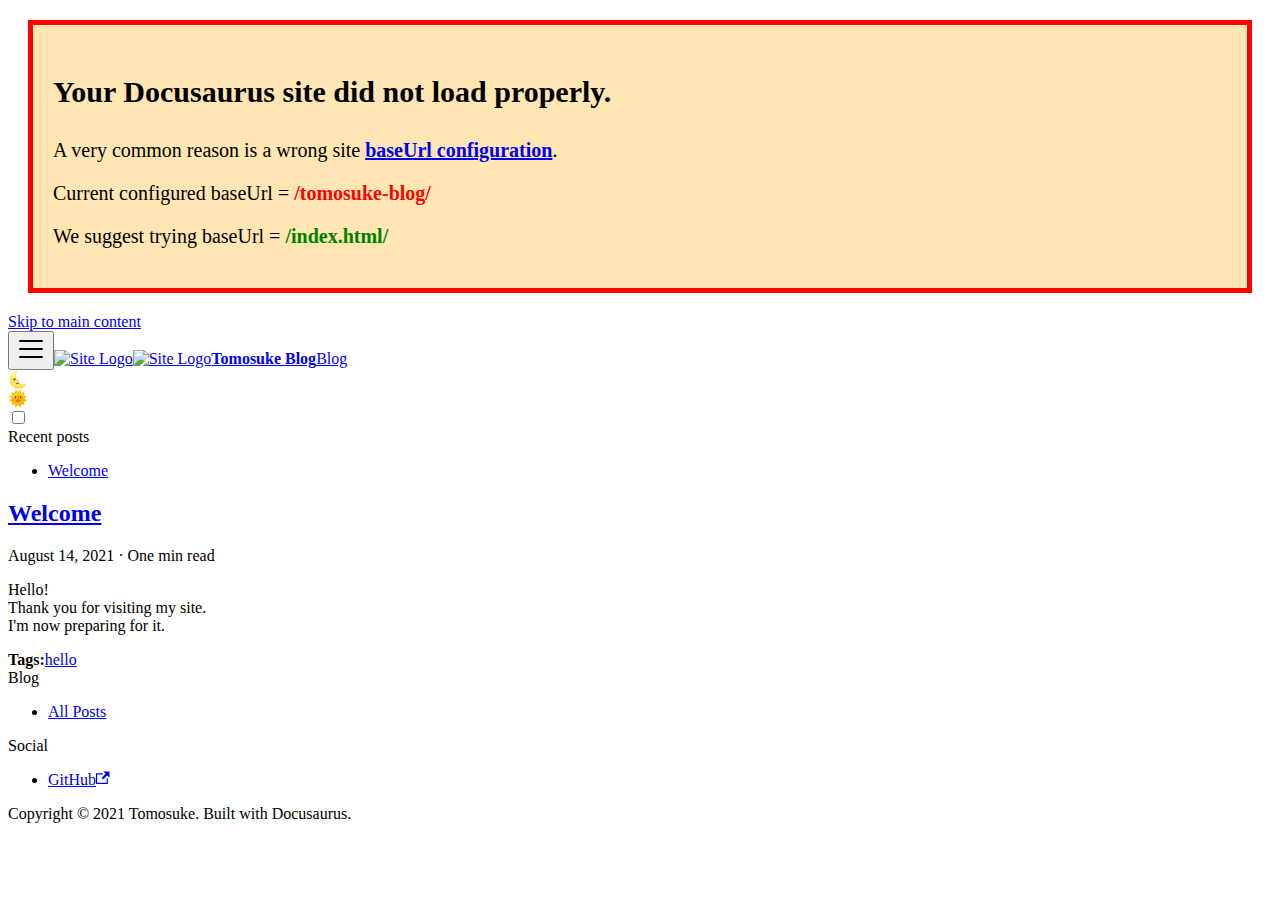
==== commit 4ad855d3: "Deploy website - based on 5be83682cd185ada644cfae4a0969e9a623ce7b5" ====
--- a/index.html
+++ b/index.html
@@ -4,17 +4,17 @@
 <meta charset="UTF-8">
 <meta name="viewport" content="width=device-width,initial-scale=1">
 <meta name="generator" content="Docusaurus v2.0.0-beta.4">
-<link rel="alternate" type="application/rss+xml" href="/rss.xml" title="Tomosuke Blog Blog RSS Feed">
-<link rel="alternate" type="application/atom+xml" href="/atom.xml" title="Tomosuke Blog Blog Atom Feed"><title data-react-helmet="true">Tomosuke Blog | Tomosuke Blog</title><meta data-react-helmet="true" property="og:title" content="Tomosuke Blog | Tomosuke Blog"><meta data-react-helmet="true" name="description" content="Tomosuke blog powered by docusaurus"><meta data-react-helmet="true" property="og:description" content="Tomosuke blog powered by docusaurus"><meta data-react-helmet="true" property="og:url" content="https://tomokomiyake.github.io/"><meta data-react-helmet="true" name="docusaurus_locale" content="en"><meta data-react-helmet="true" name="docusaurus_tag" content="blog_posts_list"><link data-react-helmet="true" rel="shortcut icon" href="/img/favicon.ico"><link data-react-helmet="true" rel="canonical" href="https://tomokomiyake.github.io/"><link data-react-helmet="true" rel="alternate" href="https://tomokomiyake.github.io/" hreflang="en"><link data-react-helmet="true" rel="alternate" href="https://tomokomiyake.github.io/" hreflang="x-default"><script data-react-helmet="true">function maybeInsertBanner(){window.__DOCUSAURUS_INSERT_BASEURL_BANNER&&insertBanner()}function insertBanner(){var n=document.getElementById("docusaurus-base-url-issue-banner-container");if(n){n.innerHTML='\n<div id="docusaurus-base-url-issue-banner" style="border: thick solid red; background-color: rgb(255, 230, 179); margin: 20px; padding: 20px; font-size: 20px;">\n   <p style="font-weight: bold; font-size: 30px;">Your Docusaurus site did not load properly.</p>\n   <p>A very common reason is a wrong site <a href="https://docusaurus.io/docs/docusaurus.config.js/#baseurl" style="font-weight: bold;">baseUrl configuration</a>.</p>\n   <p>Current configured baseUrl = <span style="font-weight: bold; color: red;">/</span>  (default value)</p>\n   <p>We suggest trying baseUrl = <span id="docusaurus-base-url-issue-banner-suggestion-container" style="font-weight: bold; color: green;"></span></p>\n</div>\n';var e=document.getElementById("docusaurus-base-url-issue-banner-suggestion-container"),s=window.location.pathname,r="/"===s.substr(-1)?s:s+"/";e.innerHTML=r}}window.__DOCUSAURUS_INSERT_BASEURL_BANNER=!0,document.addEventListener("DOMContentLoaded",maybeInsertBanner)</script><link rel="stylesheet" href="/assets/css/styles.a57749a2.css">
-<link rel="preload" href="/assets/js/runtime~main.7d4649d5.js" as="script">
-<link rel="preload" href="/assets/js/main.899bb040.js" as="script">
+<link rel="alternate" type="application/rss+xml" href="/tomosuke-blog/rss.xml" title="Tomosuke Blog Blog RSS Feed">
+<link rel="alternate" type="application/atom+xml" href="/tomosuke-blog/atom.xml" title="Tomosuke Blog Blog Atom Feed"><title data-react-helmet="true">Tomosuke Blog | Tomosuke Blog</title><meta data-react-helmet="true" property="og:title" content="Tomosuke Blog | Tomosuke Blog"><meta data-react-helmet="true" name="description" content="Tomosuke blog powered by docusaurus"><meta data-react-helmet="true" property="og:description" content="Tomosuke blog powered by docusaurus"><meta data-react-helmet="true" property="og:url" content="https://tomokomiyake.github.io/tomosuke-blog/"><meta data-react-helmet="true" name="docusaurus_locale" content="en"><meta data-react-helmet="true" name="docusaurus_tag" content="blog_posts_list"><link data-react-helmet="true" rel="shortcut icon" href="/tomosuke-blog/img/favicon.ico"><link data-react-helmet="true" rel="canonical" href="https://tomokomiyake.github.io/tomosuke-blog/"><link data-react-helmet="true" rel="alternate" href="https://tomokomiyake.github.io/tomosuke-blog/" hreflang="en"><link data-react-helmet="true" rel="alternate" href="https://tomokomiyake.github.io/tomosuke-blog/" hreflang="x-default"><script data-react-helmet="true">function maybeInsertBanner(){window.__DOCUSAURUS_INSERT_BASEURL_BANNER&&insertBanner()}function insertBanner(){var n=document.getElementById("docusaurus-base-url-issue-banner-container");if(n){n.innerHTML='\n<div id="docusaurus-base-url-issue-banner" style="border: thick solid red; background-color: rgb(255, 230, 179); margin: 20px; padding: 20px; font-size: 20px;">\n   <p style="font-weight: bold; font-size: 30px;">Your Docusaurus site did not load properly.</p>\n   <p>A very common reason is a wrong site <a href="https://docusaurus.io/docs/docusaurus.config.js/#baseurl" style="font-weight: bold;">baseUrl configuration</a>.</p>\n   <p>Current configured baseUrl = <span style="font-weight: bold; color: red;">/tomosuke-blog/</span> </p>\n   <p>We suggest trying baseUrl = <span id="docusaurus-base-url-issue-banner-suggestion-container" style="font-weight: bold; color: green;"></span></p>\n</div>\n';var e=document.getElementById("docusaurus-base-url-issue-banner-suggestion-container"),s=window.location.pathname,o="/"===s.substr(-1)?s:s+"/";e.innerHTML=o}}window.__DOCUSAURUS_INSERT_BASEURL_BANNER=!0,document.addEventListener("DOMContentLoaded",maybeInsertBanner)</script><link rel="stylesheet" href="/tomosuke-blog/assets/css/styles.a57749a2.css">
+<link rel="preload" href="/tomosuke-blog/assets/js/runtime~main.2eb8e3a6.js" as="script">
+<link rel="preload" href="/tomosuke-blog/assets/js/main.5e318796.js" as="script">
 </head>
 <body>
 <script>!function(){function t(t){document.documentElement.setAttribute("data-theme",t)}var e=function(){var t=null;try{t=localStorage.getItem("theme")}catch(t){}return t}();t(null!==e?e:"light")}()</script><div id="__docusaurus">
-<div id="docusaurus-base-url-issue-banner-container"></div><div><a href="#" class="skipToContent_1oUP">Skip to main content</a></div><nav class="navbar navbar--fixed-top"><div class="navbar__inner"><div class="navbar__items"><button aria-label="Navigation bar toggle" class="navbar__toggle clean-btn" type="button" tabindex="0"><svg width="30" height="30" viewBox="0 0 30 30" aria-hidden="true"><path stroke="currentColor" stroke-linecap="round" stroke-miterlimit="10" stroke-width="2" d="M4 7h22M4 15h22M4 23h22"></path></svg></button><a class="navbar__brand" href="/"><img src="/img/logo.png" alt="Site Logo" class="themedImage_1VuW themedImage--light_3UqQ navbar__logo"><img src="/img/logo.png" alt="Site Logo" class="themedImage_1VuW themedImage--dark_hz6m navbar__logo"><b class="navbar__title">Tomosuke Blog</b></a><a aria-current="page" class="navbar__item navbar__link navbar__link--active" href="/">Blog</a></div><div class="navbar__items navbar__items--right"><div class="react-toggle toggle_3Zt9 react-toggle--disabled"><div class="react-toggle-track" role="button" tabindex="-1"><div class="react-toggle-track-check"><span class="toggle_71bT">🌜</span></div><div class="react-toggle-track-x"><span class="toggle_71bT">🌞</span></div><div class="react-toggle-thumb"></div></div><input type="checkbox" class="react-toggle-screenreader-only" aria-label="Switch between dark and light mode"></div></div></div><div role="presentation" class="navbar-sidebar__backdrop"></div></nav><div class="main-wrapper blog-wrapper blog-list-page"><div class="container margin-vert--lg"><div class="row"><aside class="col col--3"><nav class="sidebar_2ahu thin-scrollbar" aria-label="Blog recent posts navigation"><div class="sidebarItemTitle_2hhb margin-bottom--md">Recent posts</div><ul class="sidebarItemList_2xAf"><li class="sidebarItem_2UVv"><a class="sidebarItemLink_1RT6" href="/welcome">Welcome</a></li></ul></nav></aside><main class="col col--7"><article class="margin-bottom--xl"><header><h2 class="blogPostTitle_GeHD"><a href="/welcome">Welcome</a></h2><div class="blogPostData_291c margin-vert--md"><time datetime="2021-08-14T00:00:00.000Z">August 14, 2021</time> · One min read</div><div class="avatar margin-vert--md"><div class="avatar__intro"></div></div></header><div class="markdown"><p>Hello!<br>
+<div id="docusaurus-base-url-issue-banner-container"></div><div><a href="#" class="skipToContent_1oUP">Skip to main content</a></div><nav class="navbar navbar--fixed-top"><div class="navbar__inner"><div class="navbar__items"><button aria-label="Navigation bar toggle" class="navbar__toggle clean-btn" type="button" tabindex="0"><svg width="30" height="30" viewBox="0 0 30 30" aria-hidden="true"><path stroke="currentColor" stroke-linecap="round" stroke-miterlimit="10" stroke-width="2" d="M4 7h22M4 15h22M4 23h22"></path></svg></button><a class="navbar__brand" href="/tomosuke-blog/"><img src="/tomosuke-blog/img/logo.png" alt="Site Logo" class="themedImage_1VuW themedImage--light_3UqQ navbar__logo"><img src="/tomosuke-blog/img/logo.png" alt="Site Logo" class="themedImage_1VuW themedImage--dark_hz6m navbar__logo"><b class="navbar__title">Tomosuke Blog</b></a><a aria-current="page" class="navbar__item navbar__link navbar__link--active" href="/tomosuke-blog/">Blog</a></div><div class="navbar__items navbar__items--right"><div class="react-toggle toggle_3Zt9 react-toggle--disabled"><div class="react-toggle-track" role="button" tabindex="-1"><div class="react-toggle-track-check"><span class="toggle_71bT">🌜</span></div><div class="react-toggle-track-x"><span class="toggle_71bT">🌞</span></div><div class="react-toggle-thumb"></div></div><input type="checkbox" class="react-toggle-screenreader-only" aria-label="Switch between dark and light mode"></div></div></div><div role="presentation" class="navbar-sidebar__backdrop"></div></nav><div class="main-wrapper blog-wrapper blog-list-page"><div class="container margin-vert--lg"><div class="row"><aside class="col col--3"><nav class="sidebar_2ahu thin-scrollbar" aria-label="Blog recent posts navigation"><div class="sidebarItemTitle_2hhb margin-bottom--md">Recent posts</div><ul class="sidebarItemList_2xAf"><li class="sidebarItem_2UVv"><a class="sidebarItemLink_1RT6" href="/tomosuke-blog/welcome">Welcome</a></li></ul></nav></aside><main class="col col--7"><article class="margin-bottom--xl"><header><h2 class="blogPostTitle_GeHD"><a href="/tomosuke-blog/welcome">Welcome</a></h2><div class="blogPostData_291c margin-vert--md"><time datetime="2021-08-14T00:00:00.000Z">August 14, 2021</time> · One min read</div><div class="avatar margin-vert--md"><div class="avatar__intro"></div></div></header><div class="markdown"><p>Hello!<br>
 Thank you for visiting my site.<br>
-I&#x27;m now preparing for it.</p></div><footer class="row docusaurus-mt-lg"><div class="col"><b>Tags:</b><a class="margin-horiz--sm" href="/tags/hello">hello</a></div></footer></article><nav class="pagination-nav" aria-label="Blog list page navigation"><div class="pagination-nav__item"></div><div class="pagination-nav__item pagination-nav__item--next"></div></nav></main></div></div></div><footer class="footer footer--dark"><div class="container"><div class="row footer__links"><div class="col footer__col"><div class="footer__title">Blog</div><ul class="footer__items"><li class="footer__item"><a class="footer__link-item" href="/">All Posts</a></li></ul></div><div class="col footer__col"><div class="footer__title">Social</div><ul class="footer__items"><li class="footer__item"><a href="https://github.com/TomokoMiyake" target="_blank" rel="noopener noreferrer" class="footer__link-item"><span>GitHub<svg width="13.5" height="13.5" aria-hidden="true" viewBox="0 0 24 24" class="iconExternalLink_3J9K"><path fill="currentColor" d="M21 13v10h-21v-19h12v2h-10v15h17v-8h2zm3-12h-10.988l4.035 4-6.977 7.07 2.828 2.828 6.977-7.07 4.125 4.172v-11z"></path></svg></span></a></li></ul></div></div><div class="footer__bottom text--center"><div class="footer__copyright">Copyright © 2021 Tomosuke. Built with Docusaurus.</div></div></div></footer></div>
-<script src="/assets/js/runtime~main.7d4649d5.js"></script>
-<script src="/assets/js/main.899bb040.js"></script>
+I&#x27;m now preparing for it.</p></div><footer class="row docusaurus-mt-lg"><div class="col"><b>Tags:</b><a class="margin-horiz--sm" href="/tomosuke-blog/tags/hello">hello</a></div></footer></article><nav class="pagination-nav" aria-label="Blog list page navigation"><div class="pagination-nav__item"></div><div class="pagination-nav__item pagination-nav__item--next"></div></nav></main></div></div></div><footer class="footer footer--dark"><div class="container"><div class="row footer__links"><div class="col footer__col"><div class="footer__title">Blog</div><ul class="footer__items"><li class="footer__item"><a class="footer__link-item" href="/tomosuke-blog/">All Posts</a></li></ul></div><div class="col footer__col"><div class="footer__title">Social</div><ul class="footer__items"><li class="footer__item"><a href="https://github.com/TomokoMiyake" target="_blank" rel="noopener noreferrer" class="footer__link-item"><span>GitHub<svg width="13.5" height="13.5" aria-hidden="true" viewBox="0 0 24 24" class="iconExternalLink_3J9K"><path fill="currentColor" d="M21 13v10h-21v-19h12v2h-10v15h17v-8h2zm3-12h-10.988l4.035 4-6.977 7.07 2.828 2.828 6.977-7.07 4.125 4.172v-11z"></path></svg></span></a></li></ul></div></div><div class="footer__bottom text--center"><div class="footer__copyright">Copyright © 2021 Tomosuke. Built with Docusaurus.</div></div></div></footer></div>
+<script src="/tomosuke-blog/assets/js/runtime~main.2eb8e3a6.js"></script>
+<script src="/tomosuke-blog/assets/js/main.5e318796.js"></script>
 </body>
 </html>